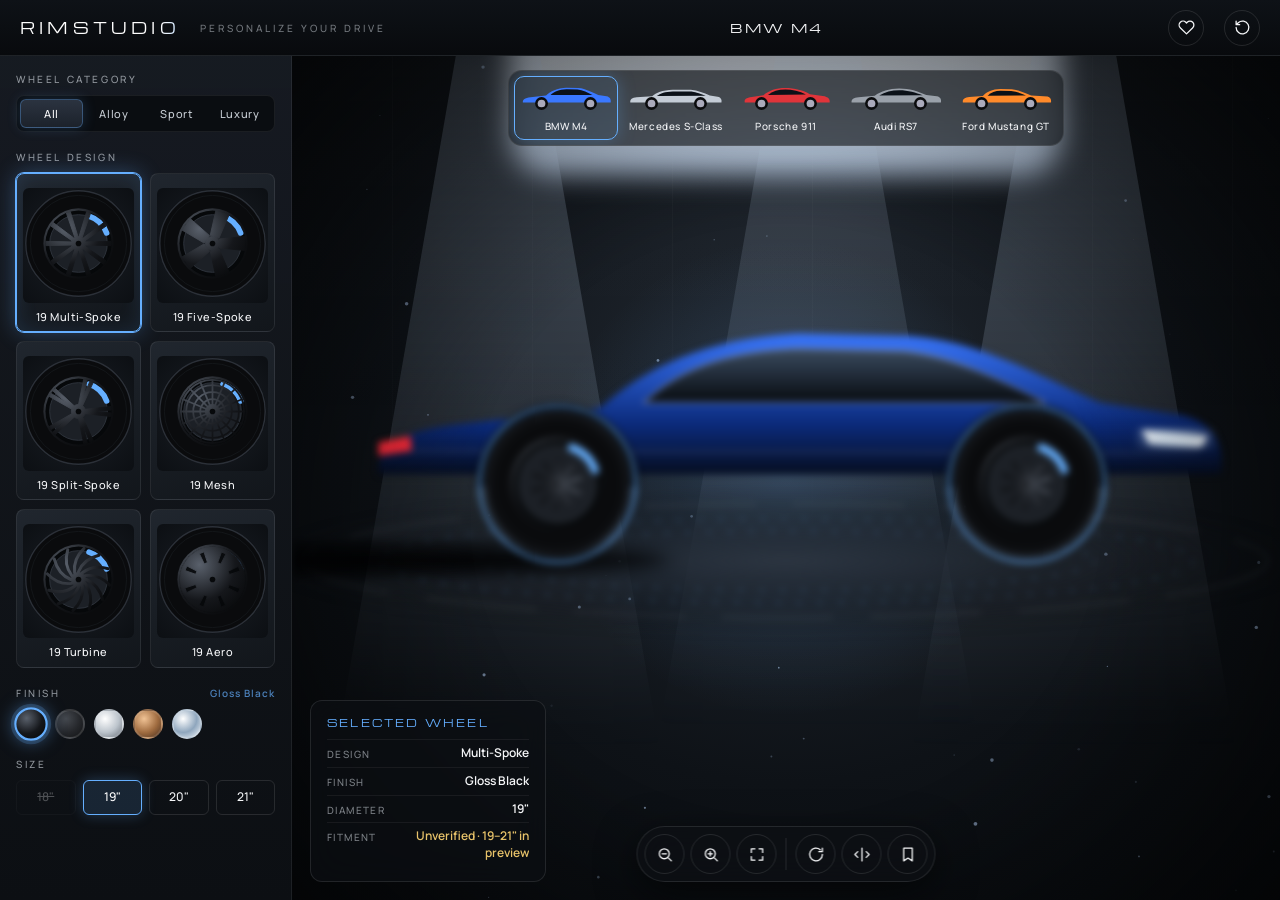
==== index.html @ 48391b7b "initial commmit" ====
<!doctype html>
<html lang="en">
<head>
  <meta charset="utf-8">
  <meta name="viewport" content="width=device-width,initial-scale=1,viewport-fit=cover">
  <title>RIMSTUDIO</title>
  <link rel="stylesheet" href="https://fonts.googleapis.com/css2?family=Manrope:wght@400;600;800&family=Michroma&display=swap">
  <link rel="stylesheet" href="style.css">
</head>
<body>
  <div id="intro"><b>RIMSTUDIO</b><i></i></div>

  <div id="app">
    <header>
      <div class="logo">RIMSTUDIO</div>
      <div class="tag">PERSONALIZE YOUR DRIVE</div>
      <div class="cn" id="cn"></div>

      <button class="ib" id="fav" aria-label="Save configuration" title="Save configuration">
        <svg class="h" viewBox="0 0 24 24">
          <path d="M20.8 4.6a5.5 5.5 0 0 0-7.8 0L12 5.7l-1-1.1a5.5 5.5 0 0 0-7.8 7.8l1 1.1L12 21l7.8-7.5 1-1.1a5.5 5.5 0 0 0 0-7.8z"/>
        </svg>
      </button>

      <button class="ib" id="rst" aria-label="Reset configuration" title="Reset to original wheels">
        <svg viewBox="0 0 24 24">
          <path d="M3 12a9 9 0 1 0 3-6.7L3 8M3 3v5h5"/>
        </svg>
      </button>
    </header>

    <main>
      <aside>
        <div class="lab">WHEEL CATEGORY</div>
        <div class="tabs" id="tabs">
          <i></i>
          <button data-c="all" class="on">All</button>
          <button data-c="Alloy">Alloy</button>
          <button data-c="Sport">Sport</button>
          <button data-c="Luxury">Luxury</button>
        </div>

        <div class="lab">WHEEL DESIGN</div>
        <div class="grid" id="grid"></div>

        <div class="lab">FINISH <b id="fnm"></b></div>
        <div class="sw" id="sw"></div>

        <div class="lab">SIZE</div>
        <div class="sz" id="sz"></div>
      </aside>

      <section class="stage" id="stage">
        <div class="layer grid3d"></div>
        <div class="layer soft"></div>
        <div class="layer" id="bm">
          <div class="beam"></div>
          <div class="beam"></div>
          <div class="beam"></div>
        </div>

        <canvas id="cv"></canvas>
        <div class="glow" id="gl"></div>

        <div class="cam" id="cam">
          <svg id="sv" viewBox="0 100 800 330" preserveAspectRatio="xMidYMid meet">
            <defs id="df">
              <linearGradient id="paint" gradientUnits="userSpaceOnUse" x1="0" y1="146" x2="0" y2="272">
                <stop id="p0" offset="0"/>
                <stop id="p1" offset=".6"/>
                <stop offset="1" stop-color="#04060a"/>
              </linearGradient>
              <linearGradient id="gl2" x1="0" y1="0" x2="0" y2="1">
                <stop offset="0" stop-color="#3a4b60"/>
                <stop offset="1" stop-color="#070b10"/>
              </linearGradient>
              <linearGradient id="shg">
                <stop offset="0" stop-color="#fff" stop-opacity="0"/>
                <stop offset=".5" stop-color="#fff" stop-opacity=".38"/>
                <stop offset="1" stop-color="#fff" stop-opacity="0"/>
              </linearGradient>
              <linearGradient id="rf" x1="0" y1="0" x2="0" y2="1">
                <stop offset="0" stop-color="#fff" stop-opacity=".4"/>
                <stop offset=".7" stop-color="#fff" stop-opacity="0"/>
              </linearGradient>
            </defs>

            <mask id="rm" maskUnits="userSpaceOnUse" x="0" y="328" width="800" height="110">
              <rect x="0" y="328" width="800" height="110" fill="url(#rf)"/>
            </mask>

            <clipPath id="bc"><path id="bcp"/></clipPath>
            <clipPath id="ac"><rect x="0" y="0" width="800" height="272"/></clipPath>

            <radialGradient id="fl">
              <stop offset="0" stop-color="#2c3541"/>
              <stop offset="1" stop-color="#0a0d11" stop-opacity="0"/>
            </radialGradient>

            <filter id="bl4"><feGaussianBlur stdDeviation="7"/></filter>
            <filter id="bl1"><feGaussianBlur stdDeviation="1.4"/></filter>

            <ellipse cx="400" cy="332" rx="430" ry="62" fill="url(#fl)"/>
            <ellipse class="ring" cx="400" cy="332" rx="330" ry="34"/>
            <ellipse class="ring b" cx="400" cy="332" rx="390" ry="46"/>
            <ellipse class="ring" cx="400" cy="332" rx="250" ry="24"/>

            <g mask="url(#rm)" filter="url(#bl1)">
              <use href="#carG" transform="translate(0 656) scale(1 -1)"/>
            </g>

            <g id="carG">
              <ellipse cx="400" cy="331" rx="310" ry="13" fill="#000" opacity=".8" filter="url(#bl4)"/>
            </g>

            <path id="body" fill="url(#paint)"/>
            <g clip-path="url(#bc)">
              <rect id="shn" y="100" width="110" height="200" fill="url(#shg)" transform="skewX(-22)"/>
            </g>

            <path id="glass" fill="url(#gl2)"/>
            <path id="gh" fill="none" stroke="#fff" stroke-opacity=".35" stroke-width="1.5"/>

            <path d="M92 243 L735 245" stroke="#fff" stroke-opacity=".14" stroke-width="1.4"/>

            <g clip-path="url(#ac)">
              <circle cx="215" cy="270" r="66" fill="#04060a"/>
              <circle cx="595" cy="270" r="66" fill="#04060a"/>
            </g>

            <g id="wl">
              <g transform="translate(215 270)" class="wi"></g>
              <g transform="translate(595 270)" class="wi"></g>
            </g>

            <path class="hl" d="M688 226 L742 231 L736 240 L694 237Z" fill="#fff"/>
            <path class="hl" d="M688 226 L742 231 L736 240 L694 237Z" fill="#cfe8ff" filter="url(#bl4)"/>
            <path d="M70 236 L96 231 L97 243 L70 247Z" fill="#ff2b3a" class="hl"/>
          </svg>
        </div>

        <div class="vig"></div>
        <div class="flash" id="fs"></div>
        <div class="strip" id="strip"></div>
        <div class="chip" id="chip">FACTORY WHEELS</div>

        <div class="card">
          <h4>SELECTED WHEEL</h4>
          <div class="row"><em>DESIGN</em><b id="dd"></b></div>
          <div class="row"><em>FINISH</em><b id="df2"></b></div>
          <div class="row"><em>DIAMETER</em><b id="ds"></b></div>
          <div class="row"><em>FITMENT</em><b id="dfit" style="color:#e8c36a"></b></div>
        </div>

        <div class="bar">
          <button class="ib" id="zo" aria-label="Zoom out" title="Zoom out">
            <svg viewBox="0 0 24 24">
              <circle cx="11" cy="11" r="7"/>
              <path d="M21 21l-4.3-4.3M8 11h6"/>
            </svg>
          </button>
          <button class="ib" id="zi" aria-label="Zoom in" title="Zoom in">
            <svg viewBox="0 0 24 24">
              <circle cx="11" cy="11" r="7"/>
              <path d="M21 21l-4.3-4.3M8 11h6M11 8v6"/>
            </svg>
          </button>
          <button class="ib" id="zr" aria-label="Reset view" title="Reset view">
            <svg viewBox="0 0 24 24">
              <path d="M4 9V4h5M20 9V4h-5M4 15v5h5M20 15v5h-5"/>
            </svg>
          </button>
          <div class="sp"></div>
          <button class="ib" id="sp" aria-label="Spin wheels" title="Spin wheels">
            <svg viewBox="0 0 24 24">
              <path d="M21 12a9 9 0 1 1-3-6.7M21 3v5h-5"/>
            </svg>
          </button>
          <button class="ib" id="cp" aria-label="Compare with original wheels" title="Compare with original wheels">
            <svg viewBox="0 0 24 24">
              <path d="M12 3v18M6 8l-4 4 4 4M18 8l4 4-4 4"/>
            </svg>
          </button>
          <button class="ib" id="sv2" aria-label="Save configuration" title="Save configuration">
            <svg viewBox="0 0 24 24">
              <path d="M6 3h12v18l-6-4-6 4z"/>
            </svg>
          </button>
        </div>

        <div class="toast" id="ts"></div>
      </section>
    </main>
  </div>

  <script src="script.js"></script>
</body>
</html>
---- style.css ----
/* Root variables */
:root {
  --ob: #080A0D;
  --ch: #15191F;
  --gr: #242A32;
  --si: #C7CDD4;
  --wh: #F5F6F8;
  --bl: #65AFFF;
  box-sizing: border-box;
  padding-top: env(safe-area-inset-top, 0px);
  padding-bottom: env(safe-area-inset-bottom, 0px);
}

/* Reset */
*, *::before, *::after {
  box-sizing: border-box;
}
html, body {
  height: 100%;
  margin: 0;
  background: var(--ob);
  color: var(--wh);
  font: 500 13px/1.4 Manrope, system-ui, sans-serif;
  overflow: hidden;
}
button {
  font: inherit;
  color: inherit;
  background: none;
  border: 0;
  cursor: pointer;
}
button:focus-visible {
  outline: 2px solid var(--bl);
  outline-offset: 2px;
}

/* Layout */
#app {
  height: 100%;
  display: grid;
  grid-template-rows: 56px 1fr;
  animation: fade 1.2s .9s both;
}
@keyframes fade {
  from { opacity: 0; }
}
header {
  display: flex;
  align-items: center;
  gap: 20px;
  padding: 0 20px;
  border-bottom: 1px solid #ffffff12;
  background: linear-gradient(#0e1217, #080a0d);
  position: relative;
  z-index: 6;
}
.logo {
  font: 400 15px Michroma, sans-serif;
  letter-spacing: .28em;
  background: linear-gradient(100deg, #fff 35%, var(--bl) 50%, #fff 65%) 0 0/250% 100%;
  -webkit-background-clip: text;
  background-clip: text;
  color: transparent;
  animation: shine 6s linear infinite;
}
@keyframes shine {
  to { background-position: -250% 0; }
}
.tag {
  font-size: 10px;
  letter-spacing: .3em;
  color: var(--si);
  opacity: .55;
  white-space: nowrap;
}
.cn {
  margin: 0 auto;
  font: 400 12px Michroma, sans-serif;
  letter-spacing: .2em;
  overflow: hidden;
  height: 18px;
}
.cn span {
  display: block;
  animation: up .6s cubic-bezier(.2,.8,.2,1);
}
@keyframes up {
  from { transform: translateY(100%); opacity: 0; }
}
.ib {
  width: 36px;
  height: 36px;
  border-radius: 50%;
  display: grid;
  place-items: center;
  border: 1px solid #ffffff1c;
  transition: .35s cubic-bezier(.2,.8,.2,1);
  position: relative;
}
.ib:hover {
  border-color: var(--bl);
  box-shadow: 0 0 20px #65aaff55;
  transform: translateY(-2px);
}
.ib:active {
  transform: scale(.9);
}
.ib svg {
  width: 17px;
  height: 17px;
  fill: none;
  stroke: currentColor;
  stroke-width: 1.8;
  stroke-linecap: round;
  stroke-linejoin: round;
  transition: .3s;
}
.ib.on {
  color: var(--bl);
  border-color: var(--bl);
  box-shadow: 0 0 18px #65afff66;
}
.ib.on svg.h { fill: var(--bl); animation: beat .5s; }
@keyframes beat { 40% { transform: scale(1.4); } }
main {
  display: grid;
  grid-template-columns: 292px 1fr;
  min-height: 0;
}
aside {
  background: linear-gradient(180deg, #171b22f2, #0c0f13);
  border-right: 1px solid #ffffff12;
  overflow: auto;
  padding: 16px 16px 28px;
  z-index: 4;
  animation: slide 1s 1.2s cubic-bezier(.2,.8,.2,1) both;
}
@keyframes slide {
  from { transform: translateX(-40px); opacity: 0; }
}
.lab {
  font-size: 10px;
  letter-spacing: .26em;
  color: var(--si);
  opacity: .7;
  margin: 18px 0 9px;
  display: flex;
  justify-content: space-between;
}
.lab b { color: var(--bl); font-weight: 600; letter-spacing: .1em; }
.lab:first-child { margin-top: 0; }
.tabs {
  display: grid;
  grid-template-columns: repeat(4, 1fr);
  position: relative;
  background: #0a0d11;
  border: 1px solid #ffffff12;
  border-radius: 8px;
  padding: 3px;
}
.tabs button {
  padding: 7px 0;
  font-size: 11px;
  letter-spacing: .06em;
  color: var(--si);
  position: relative;
  z-index: 1;
  transition: .3s;
}
.tabs button.on { color: #fff; }
.tabs i {
  position: absolute;
  top: 3px; bottom: 3px; left: 3px;
  width: calc(25% - 1.5px);
  background: linear-gradient(#2b3340, #1c222b);
  border: 1px solid #65afff55;
  border-radius: 6px;
  transition: transform .5s cubic-bezier(.2,.9,.2,1);
  box-shadow: 0 0 14px #65afff30;
}
.grid {
  display: grid;
  grid-template-columns: 1fr 1fr;
  gap: 9px;
}
.tile {
  position: relative;
  background: linear-gradient(160deg, #20262e, #12161b);
  border: 1px solid #ffffff14;
  border-radius: 8px;
  padding: 8px 6px 7px;
  text-align: center;
  overflow: hidden;
  transition: .4s cubic-bezier(.2,.8,.2,1);
  animation: pin .6s cubic-bezier(.2,.8,.2,1) both;
}
@keyframes pin { from { opacity: 0; transform: translateY(14px) scale(.94); } }
.tile::after {
  content: "";
  position: absolute;
  inset: 0;
  background: linear-gradient(110deg, transparent 35%, #ffffff22 50%, transparent 65%);
  transform: translateX(-120%);
  transition: transform .8s;
}
.tile:hover {
  transform: translateY(-3px);
  border-color: #65afff88;
}
.tile:hover::after { transform: translateX(120%); }
.tile.on {
  border-color: var(--bl);
  box-shadow: 0 0 0 1px var(--bl), 0 0 22px #65afff55, inset 0 0 20px #65afff22;
  animation: glow 2.6s infinite;
}
@keyframes glow {
  50% { box-shadow: 0 0 0 1px var(--bl), 0 0 32px #65afff88, inset 0 0 26px #65afff33; }
}
.ti {
  display: block;
  width: 100%;
  aspect-ratio: 1;
  background: radial-gradient(circle, #1b2027, #0c0f13);
  border-radius: 6px;
}
.ti svg { width: 100%; height: 100%; transition: transform 1s cubic-bezier(.2,.8,.2,1); }
.tile:hover .ti svg { transform: rotate(120deg) scale(1.08); }
.tile span { display: block; margin-top: 6px; font-size: 11px; letter-spacing: .04em; }
.sw {
  display: flex;
  gap: 9px;
}
.sw button {
  width: 30px;
  height: 30px;
  border-radius: 50%;
  border: 2px solid #ffffff1f;
  transition: .35s cubic-bezier(.2,.8,.2,1);
}
.sw button:hover { transform: scale(1.15); }
.sw button.on {
  border-color: var(--bl);
  box-shadow: 0 0 0 3px #65afff33, 0 0 16px #65afff88;
  transform: scale(1.12);
}
.sz {
  display: grid;
  grid-template-columns: repeat(4, 1fr);
  gap: 7px;
}
.sz button {
  padding: 8px 0;
  border: 1px solid #ffffff1c;
  border-radius: 6px;
  font-size: 12px;
  transition: .3s;
}
.sz button:hover:not(.dis) { border-color: var(--bl); }
.sz button.on {
  background: #65afff22;
  border-color: var(--bl);
  color: #fff;
  box-shadow: 0 0 14px #65afff44;
}
.sz button.dis {
  opacity: .28;
  cursor: not-allowed;
  text-decoration: line-through;
}
.stage {
  position: relative;
  overflow: hidden;
  background: radial-gradient(ellipse at 50% 38%, #232a33 0%, #0e1217 55%, #06080a 100%);
  perspective: 1400px;
}
.layer {
  position: absolute;
  inset: -4%;
  pointer-events: none;
}
.grid3d {
  background: repeating-linear-gradient(90deg, #ffffff07 0 1px, transparent 1px 140px),
              linear-gradient(#ffffff05, transparent 60%);
  -webkit-mask: linear-gradient(#000, transparent 70%);
  mask: linear-gradient(#000, transparent 70%);
}
.soft {
  left: 22%;
  right: 22%;
  top: -6%;
  height: 20%;
  background: linear-gradient(#fff, #cfe4ff);
  filter: blur(14px);
  opacity: .9;
  border-radius: 0 0 40px 40px;
  animation: breathe 7s ease-in-out infinite;
}
@keyframes breathe { 50% { opacity: .6; filter: blur(20px); } }
.beam {
  position: absolute;
  top: 0;
  width: 34%;
  height: 92%;
  background: linear-gradient(#cfe4ff44, transparent 85%);
  filter: blur(24px);
  transform-origin: 50% 0;
  clip-path: polygon(40% 0,60% 0,100% 100%,0 100%);
  animation: sway 9s ease-in-out infinite alternate;
}
.beam:nth-child(1) { left: 6%; animation-delay: -3s; }
.beam:nth-child(2) { left: 36%; opacity: .7; animation-duration: 12s; }
.beam:nth-child(3) { right: 6%; animation-delay: -6s; }
@keyframes sway { from { transform: rotate(-9deg); } to { transform: rotate(9deg); } }
.glow {
  position: absolute;
  width: 520px;
  height: 520px;
  margin: -260px;
  border-radius: 50%;
  background: radial-gradient(#65afff2e, transparent 65%);
  pointer-events: none;
  left: var(--mx, 50%);
  top: var(--my, 50%);
  transition: left .25s, top .25s;
}
canvas {
  position: absolute;
  inset: 0;
  width: 100%;
  height: 100%;
  pointer-events: none;
}
.vig {
  position: absolute;
  inset: 0;
  pointer-events: none;
  background: radial-gradient(ellipse at 50% 55%, transparent 45%, #030405cc);
}
.cam {
  position: absolute;
  inset: 0;
  transform-origin: 50% 80%;
  will-change: transform;
}
.cam svg { width: 100%; height: 100%; display: block; }
.ring {
  fill: none;
  stroke: #65afff;
  stroke-width: 1;
  stroke-dasharray: 3 14;
  animation: dash 14s linear infinite;
  opacity: .45;
}
.ring.b {
  stroke: #c7cdd4;
  stroke-dasharray: 90 30;
  animation-duration: 22s;
  animation-direction: reverse;
  opacity: .2;
}
@keyframes dash { to { stroke-dashoffset: -340; } }
.hl { animation: pulse 3s ease-in-out infinite; }
@keyframes pulse { 50% { opacity: .6; } }
.strip {
  position: absolute;
  top: 14px;
  left: 50%;
  transform: translateX(-50%);
  display: flex;
  gap: 6px;
  padding: 5px;
  border-radius: 14px;
  background: #0c0f1399;
  backdrop-filter: blur(14px);
  border: 1px solid #ffffff18;
  max-width: calc(100% - 20px);
  overflow: auto;
  z-index: 3;
  animation: drop 1s 1.6s cubic-bezier(.2,.8,.2,1) both;
}
@keyframes drop { from { opacity: 0; transform: translate(-50%,-20px); } }
.cc {
  width: 104px;
  flex: none;
  padding: 5px 4px 6px;
  border-radius: 10px;
  border: 1px solid transparent;
  text-align: center;
  transition: .4s cubic-bezier(.2,.8,.2,1);
}
.cc:hover { background: #ffffff0d; transform: translateY(-2px); }
.cc.on {
  border-color: var(--bl);
  background: #65afff14;
  box-shadow: 0 0 18px #65afff44;
}
.cc svg { width: 100%; height: 34px; display: block; }
.cc span { font-size: 10px; letter-spacing: .06em; display: block; margin-top: 3px; white-space: nowrap; }
.card {
  position: absolute;
  left: 18px;
  bottom: 18px;
  width: 236px;
  padding: 14px 16px;
  border-radius: 12px;
  background: #0d1015a8;
  backdrop-filter: blur(16px);
  border: 1px solid #ffffff1a;
  z-index: 3;
  animation: rise 1s 1.9s cubic-bezier(.2,.8,.2,1) both;
}
@keyframes rise { from { opacity: 0; transform: translateY(24px); } }
.card h4 {
  margin: 0 0 9px;
  font: 400 10px Michroma, sans-serif;
  letter-spacing: .22em;
  color: var(--bl);
}
.row {
  display: flex;
  justify-content: space-between;
  gap: 10px;
  padding: 5px 0;
  border-top: 1px solid #ffffff0f;
  font-size: 12px;
  overflow: hidden;
}
.row em {
  font-style: normal;
  color: var(--si);
  opacity: .6;
  font-size: 10px;
  letter-spacing: .14em;
  padding-top: 2px;
}
.row b { font-weight: 600; text-align: right; }
.bump { animation: up .5s cubic-bezier(.2,.8,.2,1); }
.bar {
  position: absolute;
  left: 50%;
  bottom: 18px;
  transform: translateX(-50%);
  display: flex;
  gap: 6px;
  padding: 7px;
  border-radius: 40px;
  background: #0d1015b3;
  backdrop-filter: blur(16px);
  border: 1px solid #ffffff1a;
  z-index: 3;
  animation: rise 1s 2.1s cubic-bezier(.2,.8,.2,1) both;
  box-shadow: 0 12px 40px #0009;
}
.bar .ib { width: 40px; height: 40px; }
.bar .sp { width: 1px; background: #ffffff1c; margin: 4px 3px; }
.chip {
  position: absolute;
  top: 84px;
  left: 50%;
  transform: translate(-50%,-10px);
  padding: 6px 14px;
  border-radius: 20px;
  font: 400 10px Michroma, sans-serif;
  letter-spacing: .24em;
  color: var(--bl);
  border: 1px solid var(--bl);
  background: #65afff14;
  opacity: 0;
  transition: .5s;
  z-index: 3;
  pointer-events: none;
}
.chip.on { opacity: 1; transform: translate(-50%,0); }
.flash {
  position: absolute;
  top: 0;
  bottom: 0;
  width: 30%;
  left: -30%;
  background: linear-gradient(90deg, transparent, #65afff44, #fff6, #65afff44, transparent);
  pointer-events: none;
  z-index: 2;
  opacity: 0;
}
.flash.go { animation: wipe .9s ease-out; }
@keyframes wipe { 0% { left: -30%; opacity: 1; } 100% { left: 100%; opacity: 1; } }
.toast {
  position: absolute;
  left: 50%;
  bottom: 82px;
  transform: translate(-50%,16px);
  padding: 8px 16px;
  border-radius: 20px;
  background: #15191f;
  border: 1px solid var(--bl);
  font-size: 12px;
  opacity: 0;
  transition: .4s;
  z-index: 5;
  pointer-events: none;
}
.toast.on { opacity: 1; transform: translate(-50%,0); }
#intro {
  position: fixed;
  inset: 0;
  background: var(--ob);
  z-index: 20;
  display: grid;
  place-content: center;
  justify-items: center;
  gap: 18px;
  transition: clip-path 1s cubic-bezier(.7,0,.2,1) .1s, opacity .4s .9s;
  clip-path: inset(0);
}
#intro b { font: 400 22px Michroma, sans-serif; animation: track 1.6s cubic-bezier(.2,.8,.2,1) both; }
@keyframes track { from { letter-spacing: -.05em; opacity: 0; filter: blur(12px); } to { letter-spacing: .5em; opacity: 1; } }
#intro i { height: 1px; background: linear-gradient(90deg, transparent, var(--bl), transparent); animation: ln 1.6s ease both; }
@keyframes ln { from { width: 0; } to { width: 260px; } }
#intro.out { clip-path: inset(0 0 100% 0); opacity: 0; pointer-events: none; }
@media (max-width: 860px) {
  .tag { display: none; }
  main { grid-template-columns: 1fr; grid-template-rows: 56vh 1fr; }
  aside { order: 2; border-right: 0; border-top: 1px solid #ffffff18; }
  .card { width: 178px; left: 10px; bottom: 70px; padding: 9px 11px; }
  .card .row:nth-of-type(n+4) { display: none; }
  header { padding: 0 12px; gap: 10px; }
  .cn { font-size: 10px; }
  .chip { top: 78px; }
}
@media (prefers-reduced-motion: reduce) {
  * { animation-duration: .01s !important; animation-iteration-count: 1 !important; transition-duration: .01s !important; }
  .soft, .beam { animation: none !important; }
  #intro { display: none; }
}
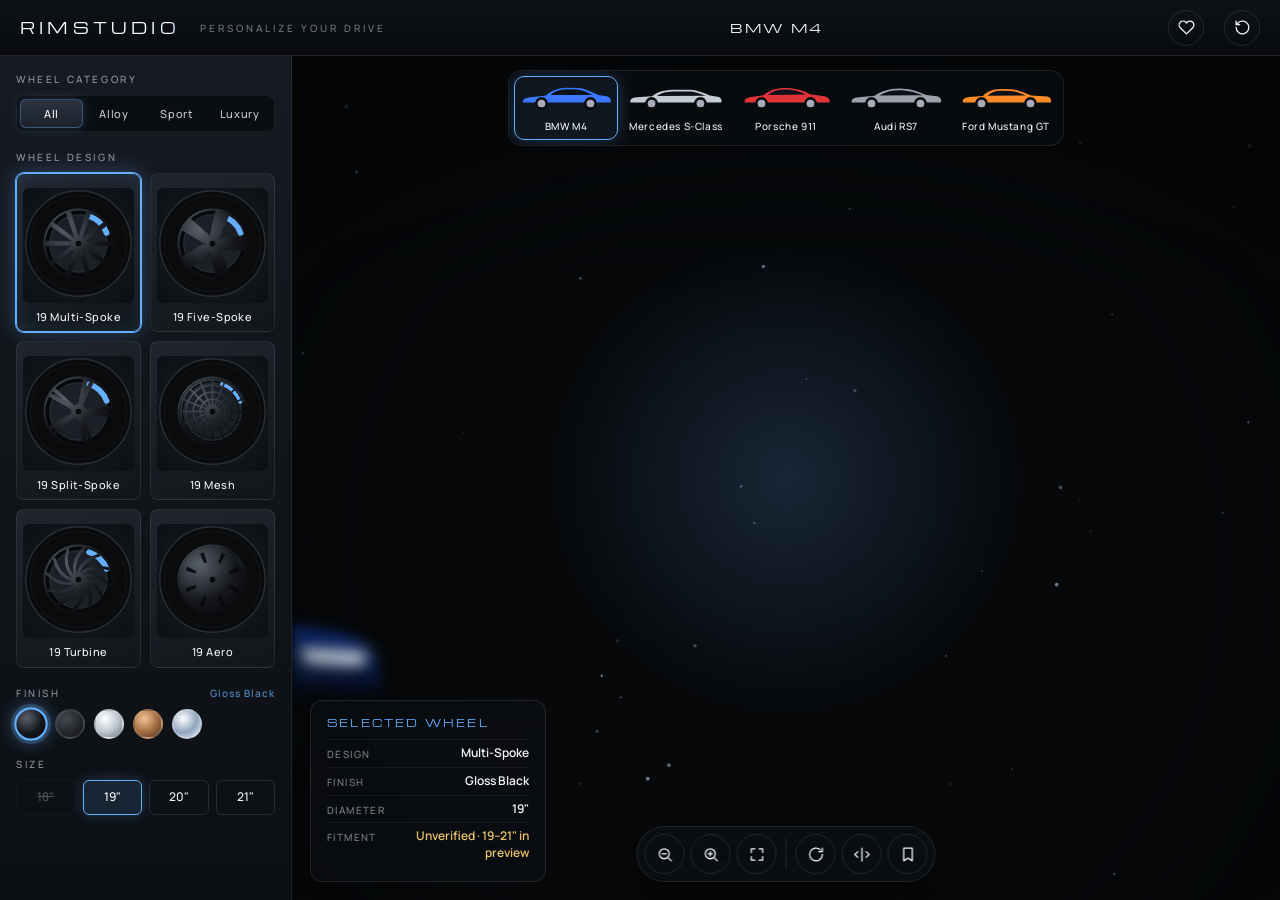
==== commit 19ed7aa0: "second commit" ====
--- a/index.html
+++ b/index.html
@@ -6,6 +6,7 @@
   <title>RIMSTUDIO</title>
   <link rel="stylesheet" href="https://fonts.googleapis.com/css2?family=Manrope:wght@400;600;800&family=Michroma&display=swap">
   <link rel="stylesheet" href="style.css">
+  <link rel="stylesheet" href="photo.css">
 </head>
 <body>
   <div id="intro"><b>RIMSTUDIO</b><i></i></div>
@@ -51,19 +52,14 @@
       </aside>
 
       <section class="stage" id="stage">
-        <div class="layer grid3d"></div>
-        <div class="layer soft"></div>
-        <div class="layer" id="bm">
-          <div class="beam"></div>
-          <div class="beam"></div>
-          <div class="beam"></div>
-        </div>
+        <!-- Brick wall background photo (parallax layer) -->
+        <div class="layer bgimg" id="bm"></div>
 
         <canvas id="cv"></canvas>
         <div class="glow" id="gl"></div>
 
         <div class="cam" id="cam">
-          <svg id="sv" viewBox="0 100 800 330" preserveAspectRatio="xMidYMid meet">
+          <svg id="sv" viewBox="0 100 800 330" preserveAspectRatio="xMidYMax meet">
             <defs id="df">
               <linearGradient id="paint" gradientUnits="userSpaceOnUse" x1="0" y1="146" x2="0" y2="272">
                 <stop id="p0" offset="0"/>
@@ -92,50 +88,49 @@
             <clipPath id="bc"><path id="bcp"/></clipPath>
             <clipPath id="ac"><rect x="0" y="0" width="800" height="272"/></clipPath>
 
-            <radialGradient id="fl">
-              <stop offset="0" stop-color="#2c3541"/>
-              <stop offset="1" stop-color="#0a0d11" stop-opacity="0"/>
-            </radialGradient>
-
             <filter id="bl4"><feGaussianBlur stdDeviation="7"/></filter>
             <filter id="bl1"><feGaussianBlur stdDeviation="1.4"/></filter>
 
-            <ellipse cx="400" cy="332" rx="430" ry="62" fill="url(#fl)"/>
-            <ellipse class="ring" cx="400" cy="332" rx="330" ry="34"/>
-            <ellipse class="ring b" cx="400" cy="332" rx="390" ry="46"/>
-            <ellipse class="ring" cx="400" cy="332" rx="250" ry="24"/>
-
+            <!-- Reflection on the floor -->
             <g mask="url(#rm)" filter="url(#bl1)">
               <use href="#carG" transform="translate(0 656) scale(1 -1)"/>
             </g>
 
+            <!-- Contact shadow -->
             <g id="carG">
-              <ellipse cx="400" cy="331" rx="310" ry="13" fill="#000" opacity=".8" filter="url(#bl4)"/>
+              <ellipse cx="400" cy="331" rx="310" ry="13" fill="#000" opacity=".85" filter="url(#bl4)"/>
             </g>
 
-            <path id="body" fill="url(#paint)"/>
-            <g clip-path="url(#bc)">
-              <rect id="shn" y="100" width="110" height="200" fill="url(#shg)" transform="skewX(-22)"/>
+            <!-- Everything that drives in with the car -->
+            <g id="carBody">
+
+              <!-- Fallback: drawn car, only shown if the photo is missing -->
+              <g id="vec">
+                <path id="body" fill="url(#paint)"/>
+                <g clip-path="url(#bc)">
+                  <rect id="shn" y="100" width="110" height="200" fill="url(#shg)" transform="skewX(-22)"/>
+                </g>
+                <path id="glass" fill="url(#gl2)"/>
+                <path id="gh" fill="none" stroke="#fff" stroke-opacity=".35" stroke-width="1.5"/>
+                <path d="M92 243 L735 245" stroke="#fff" stroke-opacity=".14" stroke-width="1.4"/>
+                <g clip-path="url(#ac)">
+                  <circle cx="215" cy="270" r="66" fill="#04060a"/>
+                  <circle cx="595" cy="270" r="66" fill="#04060a"/>
+                </g>
+                <path class="hl" d="M688 226 L742 231 L736 240 L694 237Z" fill="#fff"/>
+                <path class="hl" d="M688 226 L742 231 L736 240 L694 237Z" fill="#cfe8ff" filter="url(#bl4)"/>
+                <path d="M70 236 L96 231 L97 243 L70 247Z" fill="#ff2b3a" class="hl"/>
+              </g>
+
+              <!-- Real car photo -->
+              <image id="photo" display="none" preserveAspectRatio="none"/>
+
+              <!-- Wheels (positioned and scaled per car in script.js) -->
+              <g id="wl">
+                <g transform="translate(215 270)" class="wi"></g>
+                <g transform="translate(595 270)" class="wi"></g>
+              </g>
             </g>
-
-            <path id="glass" fill="url(#gl2)"/>
-            <path id="gh" fill="none" stroke="#fff" stroke-opacity=".35" stroke-width="1.5"/>
-
-            <path d="M92 243 L735 245" stroke="#fff" stroke-opacity=".14" stroke-width="1.4"/>
-
-            <g clip-path="url(#ac)">
-              <circle cx="215" cy="270" r="66" fill="#04060a"/>
-              <circle cx="595" cy="270" r="66" fill="#04060a"/>
-            </g>
-
-            <g id="wl">
-              <g transform="translate(215 270)" class="wi"></g>
-              <g transform="translate(595 270)" class="wi"></g>
-            </g>
-
-            <path class="hl" d="M688 226 L742 231 L736 240 L694 237Z" fill="#fff"/>
-            <path class="hl" d="M688 226 L742 231 L736 240 L694 237Z" fill="#cfe8ff" filter="url(#bl4)"/>
-            <path d="M70 236 L96 231 L97 243 L70 247Z" fill="#ff2b3a" class="hl"/>
           </svg>
         </div>
 
@@ -154,37 +149,23 @@
 
         <div class="bar">
           <button class="ib" id="zo" aria-label="Zoom out" title="Zoom out">
-            <svg viewBox="0 0 24 24">
-              <circle cx="11" cy="11" r="7"/>
-              <path d="M21 21l-4.3-4.3M8 11h6"/>
-            </svg>
+            <svg viewBox="0 0 24 24"><circle cx="11" cy="11" r="7"/><path d="M21 21l-4.3-4.3M8 11h6"/></svg>
           </button>
           <button class="ib" id="zi" aria-label="Zoom in" title="Zoom in">
-            <svg viewBox="0 0 24 24">
-              <circle cx="11" cy="11" r="7"/>
-              <path d="M21 21l-4.3-4.3M8 11h6M11 8v6"/>
-            </svg>
+            <svg viewBox="0 0 24 24"><circle cx="11" cy="11" r="7"/><path d="M21 21l-4.3-4.3M8 11h6M11 8v6"/></svg>
           </button>
           <button class="ib" id="zr" aria-label="Reset view" title="Reset view">
-            <svg viewBox="0 0 24 24">
-              <path d="M4 9V4h5M20 9V4h-5M4 15v5h5M20 15v5h-5"/>
-            </svg>
+            <svg viewBox="0 0 24 24"><path d="M4 9V4h5M20 9V4h-5M4 15v5h5M20 15v5h-5"/></svg>
           </button>
           <div class="sp"></div>
           <button class="ib" id="sp" aria-label="Spin wheels" title="Spin wheels">
-            <svg viewBox="0 0 24 24">
-              <path d="M21 12a9 9 0 1 1-3-6.7M21 3v5h-5"/>
-            </svg>
+            <svg viewBox="0 0 24 24"><path d="M21 12a9 9 0 1 1-3-6.7M21 3v5h-5"/></svg>
           </button>
           <button class="ib" id="cp" aria-label="Compare with original wheels" title="Compare with original wheels">
-            <svg viewBox="0 0 24 24">
-              <path d="M12 3v18M6 8l-4 4 4 4M18 8l4 4-4 4"/>
-            </svg>
+            <svg viewBox="0 0 24 24"><path d="M12 3v18M6 8l-4 4 4 4M18 8l4 4-4 4"/></svg>
           </button>
           <button class="ib" id="sv2" aria-label="Save configuration" title="Save configuration">
-            <svg viewBox="0 0 24 24">
-              <path d="M6 3h12v18l-6-4-6 4z"/>
-            </svg>
+            <svg viewBox="0 0 24 24"><path d="M6 3h12v18l-6-4-6 4z"/></svg>
           </button>
         </div>
 
--- a/photo.css
+++ b/photo.css
@@ -0,0 +1,26 @@
+/* Brick wall studio background */
+.stage {
+  background: #06080a;
+}
+.bgimg {
+  background: url("images/bg.jpg") center bottom / cover no-repeat;
+  filter: brightness(.95) contrast(1.05);
+}
+/* Darken the top and edges so the cars stay the focus */
+.vig {
+  background:
+    radial-gradient(ellipse at 50% 60%, transparent 50%, #030405b8),
+    linear-gradient(#0306088a, transparent 28%);
+}
+/* Photo cars: soft drop so they sit on the wooden floor */
+#photo {
+  filter: drop-shadow(0 6px 10px #000a);
+}
+
+/* Real car photos in the model strip */
+.cc img {
+  width: 100%;
+  height: 34px;
+  object-fit: contain;
+  display: block;
+}
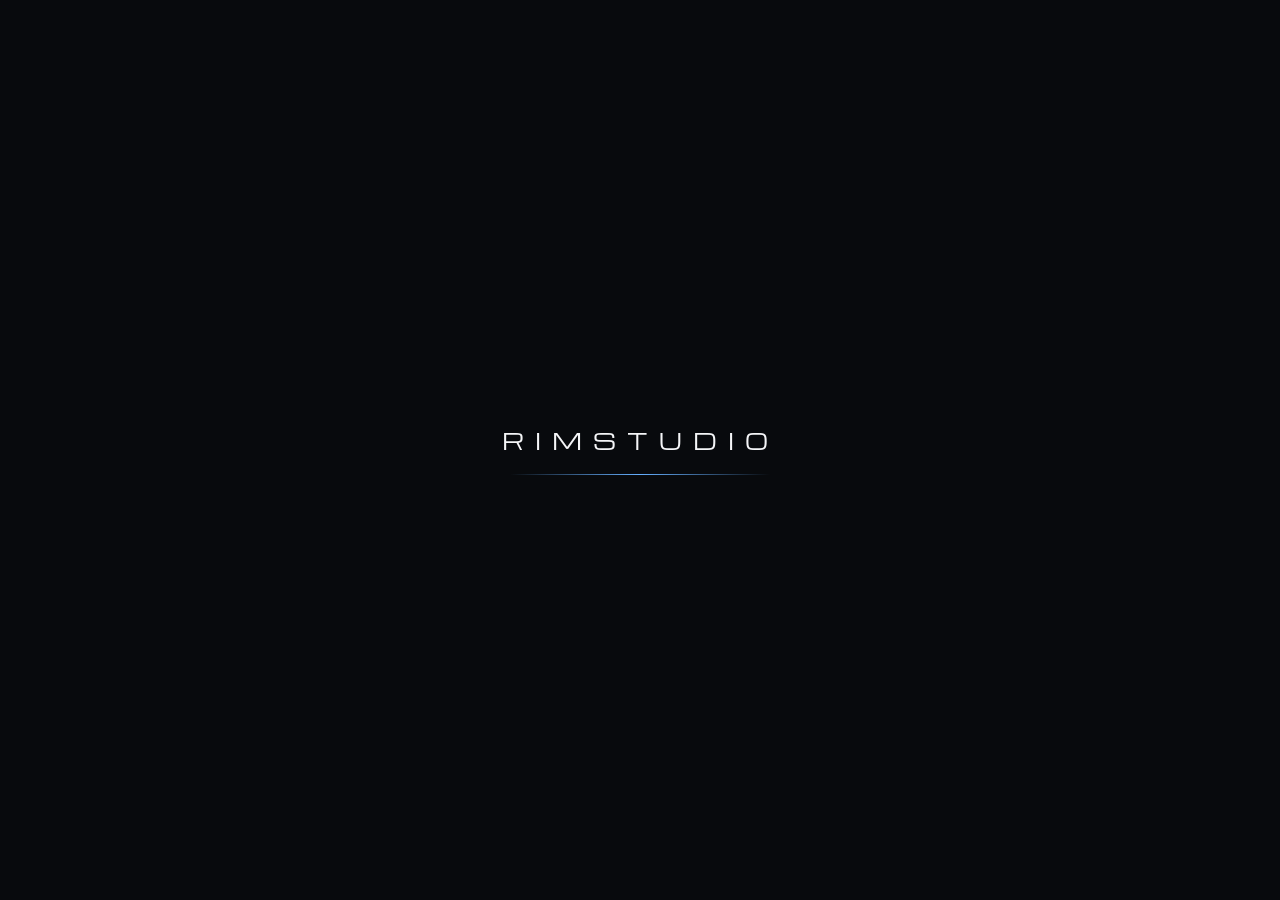
==== commit dddb0306: "adding real cars" ====
--- a/index.html
+++ b/index.html
@@ -123,7 +123,18 @@
               </g>
 
               <!-- Real car photo -->
-              <image id="photo" display="none" preserveAspectRatio="none"/>
+              
+<!-- Real car photo -->
+<image
+  id="photo"
+  href="https://i.pinimg.com/736x/7c/6c/1b/7c6c1b2cc5a40b5c1437c45590b398db.jpg"
+  x="0"
+  y="100"
+  width="800"
+  height="220"
+  preserveAspectRatio="xMidYMid meet"
+/>
+
 
               <!-- Wheels (positioned and scaled per car in script.js) -->
               <g id="wl">
--- a/photo.css
+++ b/photo.css
@@ -3,7 +3,7 @@
   background: #06080a;
 }
 .bgimg {
-  background: url("images/bg.jpg") center bottom / cover no-repeat;
+  background: url("https://i.pinimg.com/1200x/5f/a6/ab/5fa6ab63037b1ec5381ac02bcc0a4963.jpg") center bottom / cover no-repeat;
   filter: brightness(.95) contrast(1.05);
 }
 /* Darken the top and edges so the cars stay the focus */
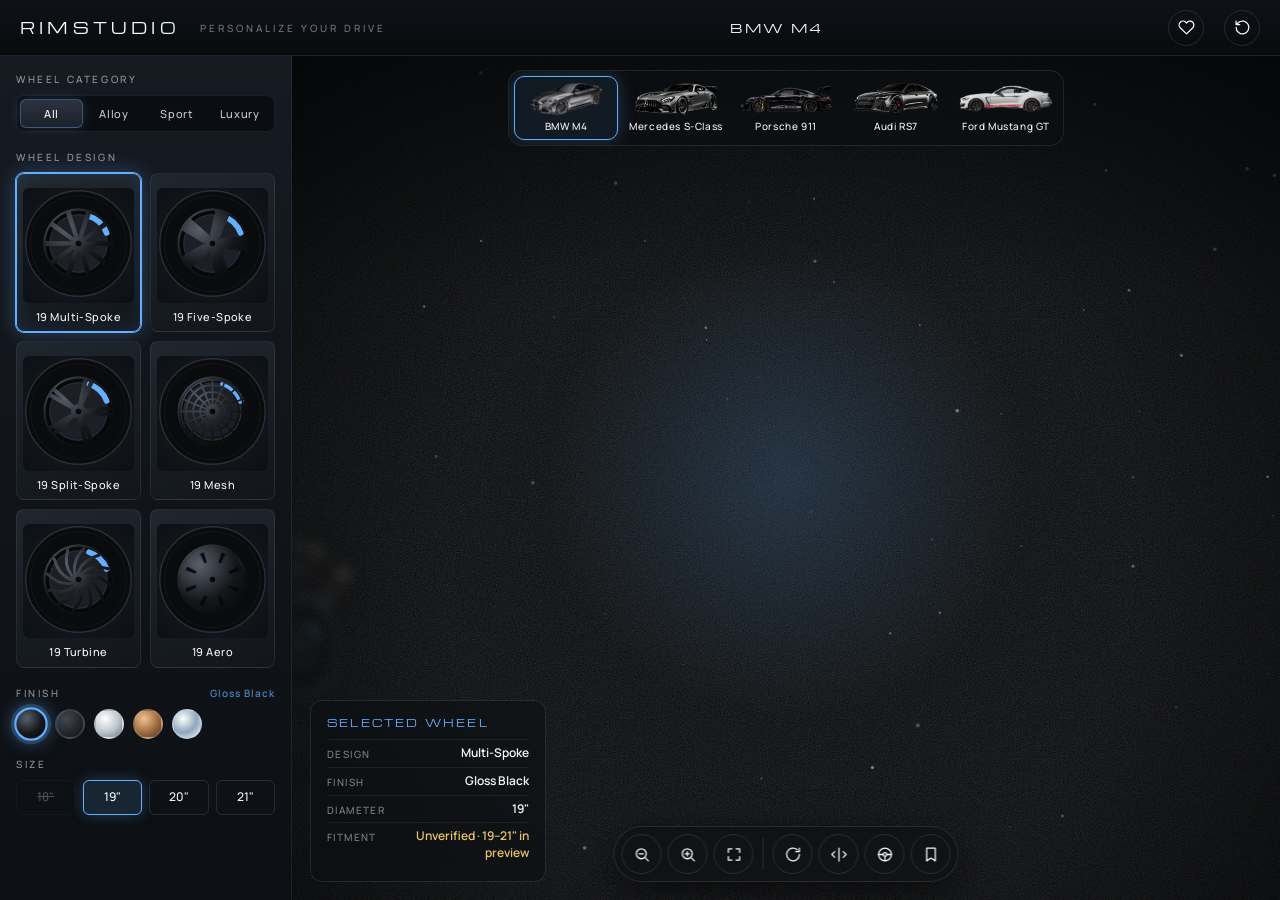
==== commit 54ef0f80: "commit" ====
--- a/index.html
+++ b/index.html
@@ -54,6 +54,7 @@
       <section class="stage" id="stage">
         <!-- Brick wall background photo (parallax layer) -->
         <div class="layer bgimg" id="bm"></div>
+        <div class="layer bgimg" id="bm2"></div>
 
         <canvas id="cv"></canvas>
         <div class="glow" id="gl"></div>
@@ -122,18 +123,8 @@
                 <path d="M70 236 L96 231 L97 243 L70 247Z" fill="#ff2b3a" class="hl"/>
               </g>
 
-              <!-- Real car photo -->
-              
-<!-- Real car photo -->
-<image
-  id="photo"
-  href="https://i.pinimg.com/736x/7c/6c/1b/7c6c1b2cc5a40b5c1437c45590b398db.jpg"
-  x="0"
-  y="100"
-  width="800"
-  height="220"
-  preserveAspectRatio="xMidYMid meet"
-/>
+              <!-- Real car photo (cut-out PNG, set by script.js) -->
+              <image id="photo" x="0" y="100" width="800" height="220" preserveAspectRatio="xMidYMid meet"/>
 
 
               <!-- Wheels (positioned and scaled per car in script.js) -->
@@ -146,6 +137,7 @@
         </div>
 
         <div class="vig"></div>
+        <div class="inter" id="inter"><div class="ii" id="ii"></div><b>INTERIOR</b></div>
         <div class="flash" id="fs"></div>
         <div class="strip" id="strip"></div>
         <div class="chip" id="chip">FACTORY WHEELS</div>
@@ -175,6 +167,9 @@
           <button class="ib" id="cp" aria-label="Compare with original wheels" title="Compare with original wheels">
             <svg viewBox="0 0 24 24"><path d="M12 3v18M6 8l-4 4 4 4M18 8l4 4-4 4"/></svg>
           </button>
+          <button class="ib" id="in" aria-label="Interior view" title="Interior view">
+            <svg viewBox="0 0 24 24"><circle cx="12" cy="12" r="9"/><circle cx="12" cy="12" r="2.5"/><path d="M3 12h6.5M14.5 12H21M12 14.5V21"/></svg>
+          </button>
           <button class="ib" id="sv2" aria-label="Save configuration" title="Save configuration">
             <svg viewBox="0 0 24 24"><path d="M6 3h12v18l-6-4-6 4z"/></svg>
           </button>
--- a/photo.css
+++ b/photo.css
@@ -23,4 +23,28 @@
   height: 34px;
   object-fit: contain;
   display: block;
-}+}
+/* ---- per-car scenes (crossfade between two layers) ---- */
+.layer{transition:opacity 1.1s ease}
+#bm2{opacity:0}
+.layer::after{content:"";position:absolute;inset:0;mix-blend-mode:overlay;opacity:.22;
+ background:url("data:image/svg+xml,%3Csvg xmlns='http://www.w3.org/2000/svg' width='220' height='220'%3E%3Cfilter id='n'%3E%3CfeTurbulence type='fractalNoise' baseFrequency='.85' numOctaves='2'/%3E%3C/filter%3E%3Crect width='220' height='220' filter='url(%23n)'/%3E%3C/svg%3E")}
+.bgimg.sc-hangar{background:radial-gradient(ellipse 55% 16% at 50% 6%,#e6eef8d0,transparent 72%),
+ repeating-linear-gradient(90deg,#0000 0 13%,#ffffff0b 13% 13.4%),
+ linear-gradient(#10151a 0 57%,#262b31 57.3%,#3b4148 76%,#14171b)}
+.bgimg.sc-showroom{background:radial-gradient(ellipse 40% 10% at 50% 30%,#ffffff2e,transparent 70%),
+ linear-gradient(90deg,#0000 4%,#f4efe466 4.2% 4.6%,#0000 4.8% 95.2%,#f4efe466 95.4% 95.8%,#0000 96%),
+ linear-gradient(#1d2024 0 58%,#0b0c0e 58.3%,#23262b 72%,#08090a)}
+.bgimg.sc-studio{background:radial-gradient(ellipse 45% 30% at 50% 66%,#3a3f46,transparent 72%),
+ radial-gradient(ellipse at 50% 120%,#1b1e22,#000 70%)}
+.bgimg.sc-runway{background:radial-gradient(circle at 78% 52%,#fff3d0cc,#ffd48a55 12%,transparent 34%),
+ linear-gradient(#1f3f66,#5c85ae 34%,#d8c8a6 56%,#7d7b74 56.3%,#57585b 68%,#2d2e31)}
+/* ---- interior overlay ---- */
+.inter{position:absolute;inset:0;z-index:2;opacity:0;pointer-events:none;transition:opacity .8s;background:#05070a}
+.stage.int .inter{opacity:1}
+.ii{position:absolute;inset:0;background:center/cover no-repeat;transform:scale(1.5);filter:blur(14px);transition:transform 1.4s cubic-bezier(.2,.8,.2,1),filter 1.2s}
+.stage.int .ii{transform:scale(1);filter:none}
+.inter b{position:absolute;top:84px;left:50%;transform:translateX(-50%);font:400 10px Michroma,sans-serif;letter-spacing:.3em;color:#65AFFF}
+.inter.miss::after{content:attr(data-msg);position:absolute;inset:0;display:grid;place-items:center;color:#c7cdd4;opacity:.6;font-size:12px;letter-spacing:.08em;text-align:center;padding:0 24px}
+.stage{cursor:grab}.stage:active{cursor:grabbing}
+#sv{transform-origin:50% 90%}
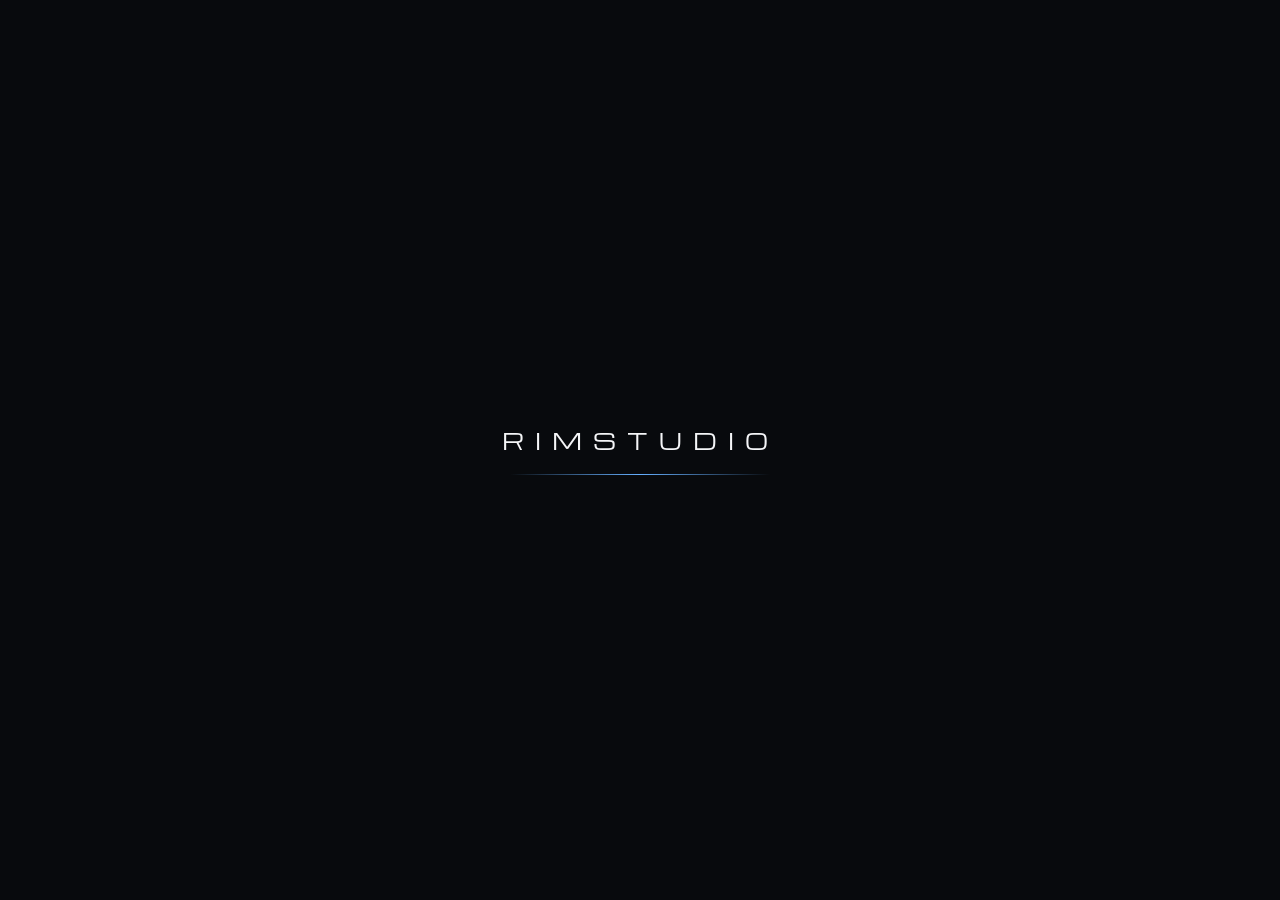
==== commit d81a256d: "fixing everything" ====
--- a/index.html
+++ b/index.html
@@ -60,7 +60,7 @@
         <div class="glow" id="gl"></div>
 
         <div class="cam" id="cam">
-          <svg id="sv" viewBox="0 100 800 330" preserveAspectRatio="xMidYMax meet">
+          <svg id="sv" viewBox="0 0 800 430" preserveAspectRatio="xMidYMid meet">
             <defs id="df">
               <linearGradient id="paint" gradientUnits="userSpaceOnUse" x1="0" y1="146" x2="0" y2="272">
                 <stop id="p0" offset="0"/>
@@ -77,29 +77,30 @@
                 <stop offset="1" stop-color="#fff" stop-opacity="0"/>
               </linearGradient>
               <linearGradient id="rf" x1="0" y1="0" x2="0" y2="1">
-                <stop offset="0" stop-color="#fff" stop-opacity=".4"/>
+                <stop offset="0" stop-color="#fff" stop-opacity=".35"/>
                 <stop offset=".7" stop-color="#fff" stop-opacity="0"/>
               </linearGradient>
             </defs>
 
-            <mask id="rm" maskUnits="userSpaceOnUse" x="0" y="328" width="800" height="110">
-              <rect x="0" y="328" width="800" height="110" fill="url(#rf)"/>
+            <!-- Reflection mask at bottom of stage -->
+            <mask id="rm" maskUnits="userSpaceOnUse" x="0" y="355" width="800" height="75">
+              <rect x="0" y="355" width="800" height="75" fill="url(#rf)"/>
             </mask>
 
             <clipPath id="bc"><path id="bcp"/></clipPath>
-            <clipPath id="ac"><rect x="0" y="0" width="800" height="272"/></clipPath>
+            <clipPath id="ac"><rect x="0" y="0" width="800" height="320"/></clipPath>
 
             <filter id="bl4"><feGaussianBlur stdDeviation="7"/></filter>
             <filter id="bl1"><feGaussianBlur stdDeviation="1.4"/></filter>
 
             <!-- Reflection on the floor -->
             <g mask="url(#rm)" filter="url(#bl1)">
-              <use href="#carG" transform="translate(0 656) scale(1 -1)"/>
+              <use href="#carG" transform="translate(0 716) scale(1 -1)"/>
             </g>
 
             <!-- Contact shadow -->
             <g id="carG">
-              <ellipse cx="400" cy="331" rx="310" ry="13" fill="#000" opacity=".85" filter="url(#bl4)"/>
+              <ellipse cx="400" cy="358" rx="310" ry="13" fill="#000" opacity=".85" filter="url(#bl4)"/>
             </g>
 
             <!-- Everything that drives in with the car -->
@@ -115,22 +116,21 @@
                 <path id="gh" fill="none" stroke="#fff" stroke-opacity=".35" stroke-width="1.5"/>
                 <path d="M92 243 L735 245" stroke="#fff" stroke-opacity=".14" stroke-width="1.4"/>
                 <g clip-path="url(#ac)">
-                  <circle cx="215" cy="270" r="66" fill="#04060a"/>
-                  <circle cx="595" cy="270" r="66" fill="#04060a"/>
+                  <circle cx="215" cy="300" r="66" fill="#04060a"/>
+                  <circle cx="595" cy="300" r="66" fill="#04060a"/>
                 </g>
                 <path class="hl" d="M688 226 L742 231 L736 240 L694 237Z" fill="#fff"/>
                 <path class="hl" d="M688 226 L742 231 L736 240 L694 237Z" fill="#cfe8ff" filter="url(#bl4)"/>
                 <path d="M70 236 L96 231 L97 243 L70 247Z" fill="#ff2b3a" class="hl"/>
               </g>
 
-              <!-- Real car photo (cut-out PNG, set by script.js) -->
-              <image id="photo" x="0" y="100" width="800" height="220" preserveAspectRatio="xMidYMid meet"/>
-
+              <!-- Real car photo – full-bleed: covers the whole SVG viewport -->
+              <image id="photo" x="0" y="0" width="800" height="430" preserveAspectRatio="xMidYMid meet"/>
 
               <!-- Wheels (positioned and scaled per car in script.js) -->
               <g id="wl">
-                <g transform="translate(215 270)" class="wi"></g>
-                <g transform="translate(595 270)" class="wi"></g>
+                <g transform="translate(215 300)" class="wi"></g>
+                <g transform="translate(595 300)" class="wi"></g>
               </g>
             </g>
           </svg>
--- a/style.css
+++ b/style.css
@@ -271,7 +271,7 @@
 .stage {
   position: relative;
   overflow: hidden;
-  background: radial-gradient(ellipse at 50% 38%, #232a33 0%, #0e1217 55%, #06080a 100%);
+  background: #020304;
   perspective: 1400px;
 }
 .layer {
--- a/photo.css
+++ b/photo.css
@@ -1,20 +1,44 @@
-/* Brick wall studio background */
+/* ===================================================
+   RimStudio – Full-bleed car stage, no background
+   =================================================== */
+
+/* Stage: pure dark canvas, no background photo */
 .stage {
-  background: #06080a;
+  background: radial-gradient(ellipse at 50% 55%, #0e1219 0%, #060809 55%, #020304 100%);
 }
+
+/* Background image layers: completely hidden */
 .bgimg {
-  background: url("https://i.pinimg.com/1200x/5f/a6/ab/5fa6ab63037b1ec5381ac02bcc0a4963.jpg") center bottom / cover no-repeat;
-  filter: brightness(.95) contrast(1.05);
+  background: transparent !important;
+  filter: none !important;
 }
-/* Darken the top and edges so the cars stay the focus */
+.bgimg::after { display: none !important; }
+#bm2 { opacity: 0 !important; }
+
+/* Subtle floor line at bottom */
+.stage::before {
+  content: "";
+  position: absolute;
+  bottom: 0; left: 0; right: 0;
+  height: 40%;
+  background: linear-gradient(to top, #000000aa, transparent);
+  pointer-events: none;
+  z-index: 0;
+}
+
+/* Car photo: vivid, crisp, dramatic shadow */
+#photo {
+  filter:
+    drop-shadow(0 18px 48px #000e)
+    drop-shadow(0 4px 12px #000b);
+}
+
+/* Vignette: deep edges, cinematic focus */
 .vig {
   background:
-    radial-gradient(ellipse at 50% 60%, transparent 50%, #030405b8),
-    linear-gradient(#0306088a, transparent 28%);
-}
-/* Photo cars: soft drop so they sit on the wooden floor */
-#photo {
-  filter: drop-shadow(0 6px 10px #000a);
+    radial-gradient(ellipse at 50% 50%, transparent 32%, #010203ee 80%),
+    linear-gradient(#000000bb 0%, transparent 20%),
+    linear-gradient(to top, #000000aa 0%, transparent 24%);
 }
 
 /* Real car photos in the model strip */
@@ -24,27 +48,41 @@
   object-fit: contain;
   display: block;
 }
-/* ---- per-car scenes (crossfade between two layers) ---- */
-.layer{transition:opacity 1.1s ease}
-#bm2{opacity:0}
-.layer::after{content:"";position:absolute;inset:0;mix-blend-mode:overlay;opacity:.22;
- background:url("data:image/svg+xml,%3Csvg xmlns='http://www.w3.org/2000/svg' width='220' height='220'%3E%3Cfilter id='n'%3E%3CfeTurbulence type='fractalNoise' baseFrequency='.85' numOctaves='2'/%3E%3C/filter%3E%3Crect width='220' height='220' filter='url(%23n)'/%3E%3C/svg%3E")}
-.bgimg.sc-hangar{background:radial-gradient(ellipse 55% 16% at 50% 6%,#e6eef8d0,transparent 72%),
- repeating-linear-gradient(90deg,#0000 0 13%,#ffffff0b 13% 13.4%),
- linear-gradient(#10151a 0 57%,#262b31 57.3%,#3b4148 76%,#14171b)}
-.bgimg.sc-showroom{background:radial-gradient(ellipse 40% 10% at 50% 30%,#ffffff2e,transparent 70%),
- linear-gradient(90deg,#0000 4%,#f4efe466 4.2% 4.6%,#0000 4.8% 95.2%,#f4efe466 95.4% 95.8%,#0000 96%),
- linear-gradient(#1d2024 0 58%,#0b0c0e 58.3%,#23262b 72%,#08090a)}
-.bgimg.sc-studio{background:radial-gradient(ellipse 45% 30% at 50% 66%,#3a3f46,transparent 72%),
- radial-gradient(ellipse at 50% 120%,#1b1e22,#000 70%)}
-.bgimg.sc-runway{background:radial-gradient(circle at 78% 52%,#fff3d0cc,#ffd48a55 12%,transparent 34%),
- linear-gradient(#1f3f66,#5c85ae 34%,#d8c8a6 56%,#7d7b74 56.3%,#57585b 68%,#2d2e31)}
-/* ---- interior overlay ---- */
-.inter{position:absolute;inset:0;z-index:2;opacity:0;pointer-events:none;transition:opacity .8s;background:#05070a}
-.stage.int .inter{opacity:1}
-.ii{position:absolute;inset:0;background:center/cover no-repeat;transform:scale(1.5);filter:blur(14px);transition:transform 1.4s cubic-bezier(.2,.8,.2,1),filter 1.2s}
-.stage.int .ii{transform:scale(1);filter:none}
-.inter b{position:absolute;top:84px;left:50%;transform:translateX(-50%);font:400 10px Michroma,sans-serif;letter-spacing:.3em;color:#65AFFF}
-.inter.miss::after{content:attr(data-msg);position:absolute;inset:0;display:grid;place-items:center;color:#c7cdd4;opacity:.6;font-size:12px;letter-spacing:.08em;text-align:center;padding:0 24px}
-.stage{cursor:grab}.stage:active{cursor:grabbing}
-#sv{transform-origin:50% 90%}+
+/* Background layer crossfade (no scene content, just structure) */
+.layer { transition: opacity 1.1s ease; }
+
+/* Interior overlay */
+.inter {
+  position: absolute; inset: 0;
+  z-index: 2; opacity: 0;
+  pointer-events: none;
+  transition: opacity .8s;
+  background: #05070a;
+}
+.stage.int .inter { opacity: 1; }
+.ii {
+  position: absolute; inset: 0;
+  background: center/cover no-repeat;
+  transform: scale(1.5);
+  filter: blur(14px);
+  transition: transform 1.4s cubic-bezier(.2,.8,.2,1), filter 1.2s;
+}
+.stage.int .ii { transform: scale(1); filter: none; }
+.inter b {
+  position: absolute; top: 84px; left: 50%;
+  transform: translateX(-50%);
+  font: 400 10px Michroma, sans-serif;
+  letter-spacing: .3em; color: #65AFFF;
+}
+.inter.miss::after {
+  content: attr(data-msg);
+  position: absolute; inset: 0;
+  display: grid; place-items: center;
+  color: #c7cdd4; opacity: .6;
+  font-size: 12px; letter-spacing: .08em;
+  text-align: center; padding: 0 24px;
+}
+.stage { cursor: grab; }
+.stage:active { cursor: grabbing; }
+#sv { transform-origin: 50% 90%; }
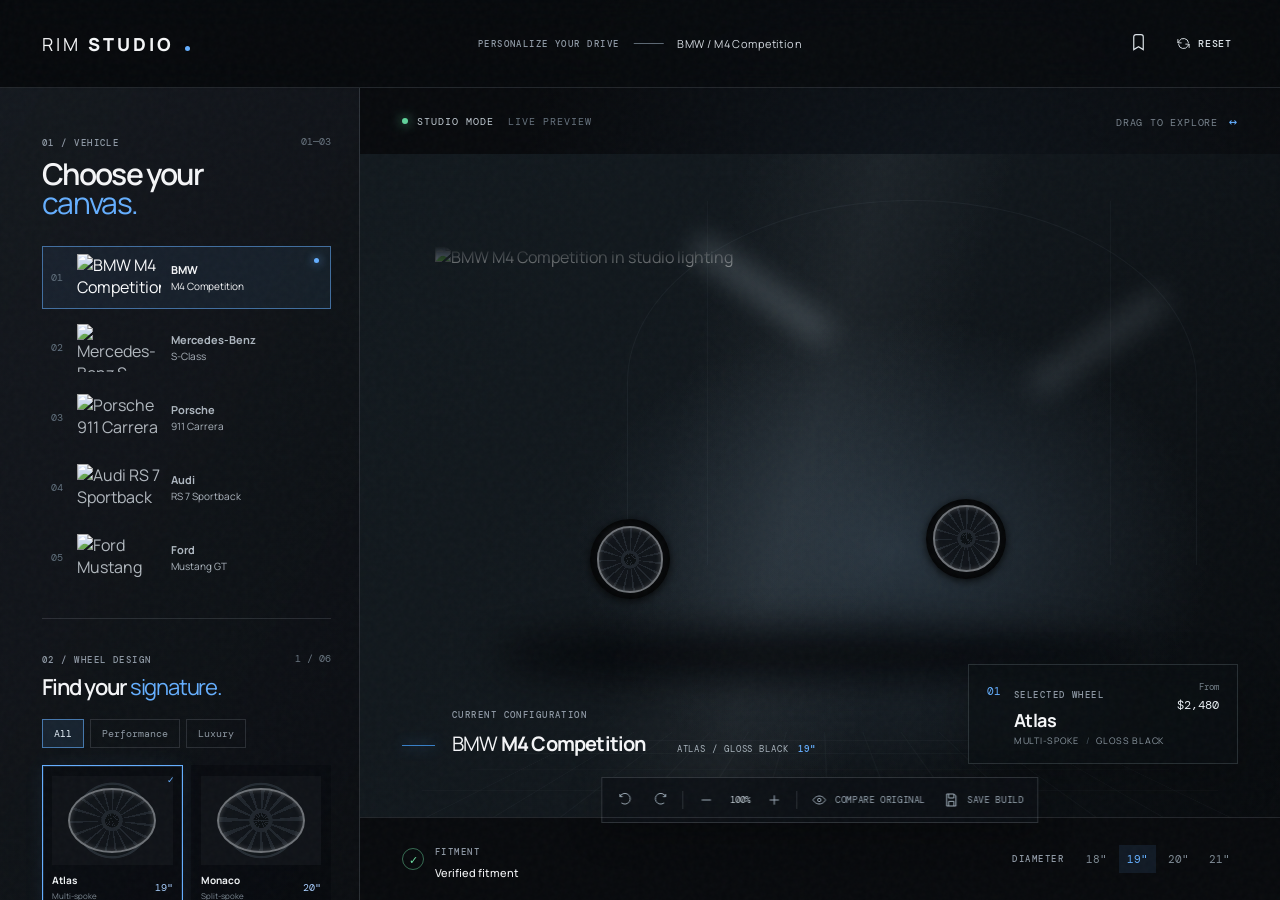
==== commit cee16c55: "still working" ====
--- a/index.html
+++ b/index.html
@@ -1,185 +1,17 @@
 <!doctype html>
 <html lang="en">
-<head>
-  <meta charset="utf-8">
-  <meta name="viewport" content="width=device-width,initial-scale=1,viewport-fit=cover">
-  <title>RIMSTUDIO</title>
-  <link rel="stylesheet" href="https://fonts.googleapis.com/css2?family=Manrope:wght@400;600;800&family=Michroma&display=swap">
-  <link rel="stylesheet" href="style.css">
-  <link rel="stylesheet" href="photo.css">
+  <head>
+    <meta charset="UTF-8" />
+    <meta name="viewport" content="width=device-width, initial-scale=1.0" />
+    <meta name="theme-color" content="#080a0d" />
+    <title>RIMSTUDIO — Personalize Your Drive</title>
+    <link rel="stylesheet" href="/style.css" />
+    <meta property="og:image" content="https://bolt.new/static/og_default.png">
+    <meta name="twitter:card" content="summary_large_image">
+    <meta name="twitter:image" content="https://bolt.new/static/og_default.png">
 </head>
-<body>
-  <div id="intro"><b>RIMSTUDIO</b><i></i></div>
-
-  <div id="app">
-    <header>
-      <div class="logo">RIMSTUDIO</div>
-      <div class="tag">PERSONALIZE YOUR DRIVE</div>
-      <div class="cn" id="cn"></div>
-
-      <button class="ib" id="fav" aria-label="Save configuration" title="Save configuration">
-        <svg class="h" viewBox="0 0 24 24">
-          <path d="M20.8 4.6a5.5 5.5 0 0 0-7.8 0L12 5.7l-1-1.1a5.5 5.5 0 0 0-7.8 7.8l1 1.1L12 21l7.8-7.5 1-1.1a5.5 5.5 0 0 0 0-7.8z"/>
-        </svg>
-      </button>
-
-      <button class="ib" id="rst" aria-label="Reset configuration" title="Reset to original wheels">
-        <svg viewBox="0 0 24 24">
-          <path d="M3 12a9 9 0 1 0 3-6.7L3 8M3 3v5h5"/>
-        </svg>
-      </button>
-    </header>
-
-    <main>
-      <aside>
-        <div class="lab">WHEEL CATEGORY</div>
-        <div class="tabs" id="tabs">
-          <i></i>
-          <button data-c="all" class="on">All</button>
-          <button data-c="Alloy">Alloy</button>
-          <button data-c="Sport">Sport</button>
-          <button data-c="Luxury">Luxury</button>
-        </div>
-
-        <div class="lab">WHEEL DESIGN</div>
-        <div class="grid" id="grid"></div>
-
-        <div class="lab">FINISH <b id="fnm"></b></div>
-        <div class="sw" id="sw"></div>
-
-        <div class="lab">SIZE</div>
-        <div class="sz" id="sz"></div>
-      </aside>
-
-      <section class="stage" id="stage">
-        <!-- Brick wall background photo (parallax layer) -->
-        <div class="layer bgimg" id="bm"></div>
-        <div class="layer bgimg" id="bm2"></div>
-
-        <canvas id="cv"></canvas>
-        <div class="glow" id="gl"></div>
-
-        <div class="cam" id="cam">
-          <svg id="sv" viewBox="0 0 800 430" preserveAspectRatio="xMidYMid meet">
-            <defs id="df">
-              <linearGradient id="paint" gradientUnits="userSpaceOnUse" x1="0" y1="146" x2="0" y2="272">
-                <stop id="p0" offset="0"/>
-                <stop id="p1" offset=".6"/>
-                <stop offset="1" stop-color="#04060a"/>
-              </linearGradient>
-              <linearGradient id="gl2" x1="0" y1="0" x2="0" y2="1">
-                <stop offset="0" stop-color="#3a4b60"/>
-                <stop offset="1" stop-color="#070b10"/>
-              </linearGradient>
-              <linearGradient id="shg">
-                <stop offset="0" stop-color="#fff" stop-opacity="0"/>
-                <stop offset=".5" stop-color="#fff" stop-opacity=".38"/>
-                <stop offset="1" stop-color="#fff" stop-opacity="0"/>
-              </linearGradient>
-              <linearGradient id="rf" x1="0" y1="0" x2="0" y2="1">
-                <stop offset="0" stop-color="#fff" stop-opacity=".35"/>
-                <stop offset=".7" stop-color="#fff" stop-opacity="0"/>
-              </linearGradient>
-            </defs>
-
-            <!-- Reflection mask at bottom of stage -->
-            <mask id="rm" maskUnits="userSpaceOnUse" x="0" y="355" width="800" height="75">
-              <rect x="0" y="355" width="800" height="75" fill="url(#rf)"/>
-            </mask>
-
-            <clipPath id="bc"><path id="bcp"/></clipPath>
-            <clipPath id="ac"><rect x="0" y="0" width="800" height="320"/></clipPath>
-
-            <filter id="bl4"><feGaussianBlur stdDeviation="7"/></filter>
-            <filter id="bl1"><feGaussianBlur stdDeviation="1.4"/></filter>
-
-            <!-- Reflection on the floor -->
-            <g mask="url(#rm)" filter="url(#bl1)">
-              <use href="#carG" transform="translate(0 716) scale(1 -1)"/>
-            </g>
-
-            <!-- Contact shadow -->
-            <g id="carG">
-              <ellipse cx="400" cy="358" rx="310" ry="13" fill="#000" opacity=".85" filter="url(#bl4)"/>
-            </g>
-
-            <!-- Everything that drives in with the car -->
-            <g id="carBody">
-
-              <!-- Fallback: drawn car, only shown if the photo is missing -->
-              <g id="vec">
-                <path id="body" fill="url(#paint)"/>
-                <g clip-path="url(#bc)">
-                  <rect id="shn" y="100" width="110" height="200" fill="url(#shg)" transform="skewX(-22)"/>
-                </g>
-                <path id="glass" fill="url(#gl2)"/>
-                <path id="gh" fill="none" stroke="#fff" stroke-opacity=".35" stroke-width="1.5"/>
-                <path d="M92 243 L735 245" stroke="#fff" stroke-opacity=".14" stroke-width="1.4"/>
-                <g clip-path="url(#ac)">
-                  <circle cx="215" cy="300" r="66" fill="#04060a"/>
-                  <circle cx="595" cy="300" r="66" fill="#04060a"/>
-                </g>
-                <path class="hl" d="M688 226 L742 231 L736 240 L694 237Z" fill="#fff"/>
-                <path class="hl" d="M688 226 L742 231 L736 240 L694 237Z" fill="#cfe8ff" filter="url(#bl4)"/>
-                <path d="M70 236 L96 231 L97 243 L70 247Z" fill="#ff2b3a" class="hl"/>
-              </g>
-
-              <!-- Real car photo – full-bleed: covers the whole SVG viewport -->
-              <image id="photo" x="0" y="0" width="800" height="430" preserveAspectRatio="xMidYMid meet"/>
-
-              <!-- Wheels (positioned and scaled per car in script.js) -->
-              <g id="wl">
-                <g transform="translate(215 300)" class="wi"></g>
-                <g transform="translate(595 300)" class="wi"></g>
-              </g>
-            </g>
-          </svg>
-        </div>
-
-        <div class="vig"></div>
-        <div class="inter" id="inter"><div class="ii" id="ii"></div><b>INTERIOR</b></div>
-        <div class="flash" id="fs"></div>
-        <div class="strip" id="strip"></div>
-        <div class="chip" id="chip">FACTORY WHEELS</div>
-
-        <div class="card">
-          <h4>SELECTED WHEEL</h4>
-          <div class="row"><em>DESIGN</em><b id="dd"></b></div>
-          <div class="row"><em>FINISH</em><b id="df2"></b></div>
-          <div class="row"><em>DIAMETER</em><b id="ds"></b></div>
-          <div class="row"><em>FITMENT</em><b id="dfit" style="color:#e8c36a"></b></div>
-        </div>
-
-        <div class="bar">
-          <button class="ib" id="zo" aria-label="Zoom out" title="Zoom out">
-            <svg viewBox="0 0 24 24"><circle cx="11" cy="11" r="7"/><path d="M21 21l-4.3-4.3M8 11h6"/></svg>
-          </button>
-          <button class="ib" id="zi" aria-label="Zoom in" title="Zoom in">
-            <svg viewBox="0 0 24 24"><circle cx="11" cy="11" r="7"/><path d="M21 21l-4.3-4.3M8 11h6M11 8v6"/></svg>
-          </button>
-          <button class="ib" id="zr" aria-label="Reset view" title="Reset view">
-            <svg viewBox="0 0 24 24"><path d="M4 9V4h5M20 9V4h-5M4 15v5h5M20 15v5h-5"/></svg>
-          </button>
-          <div class="sp"></div>
-          <button class="ib" id="sp" aria-label="Spin wheels" title="Spin wheels">
-            <svg viewBox="0 0 24 24"><path d="M21 12a9 9 0 1 1-3-6.7M21 3v5h-5"/></svg>
-          </button>
-          <button class="ib" id="cp" aria-label="Compare with original wheels" title="Compare with original wheels">
-            <svg viewBox="0 0 24 24"><path d="M12 3v18M6 8l-4 4 4 4M18 8l4 4-4 4"/></svg>
-          </button>
-          <button class="ib" id="in" aria-label="Interior view" title="Interior view">
-            <svg viewBox="0 0 24 24"><circle cx="12" cy="12" r="9"/><circle cx="12" cy="12" r="2.5"/><path d="M3 12h6.5M14.5 12H21M12 14.5V21"/></svg>
-          </button>
-          <button class="ib" id="sv2" aria-label="Save configuration" title="Save configuration">
-            <svg viewBox="0 0 24 24"><path d="M6 3h12v18l-6-4-6 4z"/></svg>
-          </button>
-        </div>
-
-        <div class="toast" id="ts"></div>
-      </section>
-    </main>
-  </div>
-
-  <script src="script.js"></script>
-</body>
+  <body>
+    <div id="app"></div>
+    <script type="module" src="/script.js"></script>
+  </body>
 </html>
--- a/style.css
+++ b/style.css
@@ -1,535 +1,28 @@
-/* Root variables */
-:root {
-  --ob: #080A0D;
-  --ch: #15191F;
-  --gr: #242A32;
-  --si: #C7CDD4;
-  --wh: #F5F6F8;
-  --bl: #65AFFF;
-  box-sizing: border-box;
-  padding-top: env(safe-area-inset-top, 0px);
-  padding-bottom: env(safe-area-inset-bottom, 0px);
-}
+@import url('https://fonts.googleapis.com/css2?family=DM+Mono:wght@400;500&family=Manrope:wght@400;500;600;700;800&display=swap');
 
-/* Reset */
-*, *::before, *::after {
-  box-sizing: border-box;
-}
-html, body {
-  height: 100%;
-  margin: 0;
-  background: var(--ob);
-  color: var(--wh);
-  font: 500 13px/1.4 Manrope, system-ui, sans-serif;
-  overflow: hidden;
-}
-button {
-  font: inherit;
-  color: inherit;
-  background: none;
-  border: 0;
-  cursor: pointer;
-}
-button:focus-visible {
-  outline: 2px solid var(--bl);
-  outline-offset: 2px;
-}
-
-/* Layout */
-#app {
-  height: 100%;
-  display: grid;
-  grid-template-rows: 56px 1fr;
-  animation: fade 1.2s .9s both;
-}
-@keyframes fade {
-  from { opacity: 0; }
-}
-header {
-  display: flex;
-  align-items: center;
-  gap: 20px;
-  padding: 0 20px;
-  border-bottom: 1px solid #ffffff12;
-  background: linear-gradient(#0e1217, #080a0d);
-  position: relative;
-  z-index: 6;
-}
-.logo {
-  font: 400 15px Michroma, sans-serif;
-  letter-spacing: .28em;
-  background: linear-gradient(100deg, #fff 35%, var(--bl) 50%, #fff 65%) 0 0/250% 100%;
-  -webkit-background-clip: text;
-  background-clip: text;
-  color: transparent;
-  animation: shine 6s linear infinite;
-}
-@keyframes shine {
-  to { background-position: -250% 0; }
-}
-.tag {
-  font-size: 10px;
-  letter-spacing: .3em;
-  color: var(--si);
-  opacity: .55;
-  white-space: nowrap;
-}
-.cn {
-  margin: 0 auto;
-  font: 400 12px Michroma, sans-serif;
-  letter-spacing: .2em;
-  overflow: hidden;
-  height: 18px;
-}
-.cn span {
-  display: block;
-  animation: up .6s cubic-bezier(.2,.8,.2,1);
-}
-@keyframes up {
-  from { transform: translateY(100%); opacity: 0; }
-}
-.ib {
-  width: 36px;
-  height: 36px;
-  border-radius: 50%;
-  display: grid;
-  place-items: center;
-  border: 1px solid #ffffff1c;
-  transition: .35s cubic-bezier(.2,.8,.2,1);
-  position: relative;
-}
-.ib:hover {
-  border-color: var(--bl);
-  box-shadow: 0 0 20px #65aaff55;
-  transform: translateY(-2px);
-}
-.ib:active {
-  transform: scale(.9);
-}
-.ib svg {
-  width: 17px;
-  height: 17px;
-  fill: none;
-  stroke: currentColor;
-  stroke-width: 1.8;
-  stroke-linecap: round;
-  stroke-linejoin: round;
-  transition: .3s;
-}
-.ib.on {
-  color: var(--bl);
-  border-color: var(--bl);
-  box-shadow: 0 0 18px #65afff66;
-}
-.ib.on svg.h { fill: var(--bl); animation: beat .5s; }
-@keyframes beat { 40% { transform: scale(1.4); } }
-main {
-  display: grid;
-  grid-template-columns: 292px 1fr;
-  min-height: 0;
-}
-aside {
-  background: linear-gradient(180deg, #171b22f2, #0c0f13);
-  border-right: 1px solid #ffffff12;
-  overflow: auto;
-  padding: 16px 16px 28px;
-  z-index: 4;
-  animation: slide 1s 1.2s cubic-bezier(.2,.8,.2,1) both;
-}
-@keyframes slide {
-  from { transform: translateX(-40px); opacity: 0; }
-}
-.lab {
-  font-size: 10px;
-  letter-spacing: .26em;
-  color: var(--si);
-  opacity: .7;
-  margin: 18px 0 9px;
-  display: flex;
-  justify-content: space-between;
-}
-.lab b { color: var(--bl); font-weight: 600; letter-spacing: .1em; }
-.lab:first-child { margin-top: 0; }
-.tabs {
-  display: grid;
-  grid-template-columns: repeat(4, 1fr);
-  position: relative;
-  background: #0a0d11;
-  border: 1px solid #ffffff12;
-  border-radius: 8px;
-  padding: 3px;
-}
-.tabs button {
-  padding: 7px 0;
-  font-size: 11px;
-  letter-spacing: .06em;
-  color: var(--si);
-  position: relative;
-  z-index: 1;
-  transition: .3s;
-}
-.tabs button.on { color: #fff; }
-.tabs i {
-  position: absolute;
-  top: 3px; bottom: 3px; left: 3px;
-  width: calc(25% - 1.5px);
-  background: linear-gradient(#2b3340, #1c222b);
-  border: 1px solid #65afff55;
-  border-radius: 6px;
-  transition: transform .5s cubic-bezier(.2,.9,.2,1);
-  box-shadow: 0 0 14px #65afff30;
-}
-.grid {
-  display: grid;
-  grid-template-columns: 1fr 1fr;
-  gap: 9px;
-}
-.tile {
-  position: relative;
-  background: linear-gradient(160deg, #20262e, #12161b);
-  border: 1px solid #ffffff14;
-  border-radius: 8px;
-  padding: 8px 6px 7px;
-  text-align: center;
-  overflow: hidden;
-  transition: .4s cubic-bezier(.2,.8,.2,1);
-  animation: pin .6s cubic-bezier(.2,.8,.2,1) both;
-}
-@keyframes pin { from { opacity: 0; transform: translateY(14px) scale(.94); } }
-.tile::after {
-  content: "";
-  position: absolute;
-  inset: 0;
-  background: linear-gradient(110deg, transparent 35%, #ffffff22 50%, transparent 65%);
-  transform: translateX(-120%);
-  transition: transform .8s;
-}
-.tile:hover {
-  transform: translateY(-3px);
-  border-color: #65afff88;
-}
-.tile:hover::after { transform: translateX(120%); }
-.tile.on {
-  border-color: var(--bl);
-  box-shadow: 0 0 0 1px var(--bl), 0 0 22px #65afff55, inset 0 0 20px #65afff22;
-  animation: glow 2.6s infinite;
-}
-@keyframes glow {
-  50% { box-shadow: 0 0 0 1px var(--bl), 0 0 32px #65afff88, inset 0 0 26px #65afff33; }
-}
-.ti {
-  display: block;
-  width: 100%;
-  aspect-ratio: 1;
-  background: radial-gradient(circle, #1b2027, #0c0f13);
-  border-radius: 6px;
-}
-.ti svg { width: 100%; height: 100%; transition: transform 1s cubic-bezier(.2,.8,.2,1); }
-.tile:hover .ti svg { transform: rotate(120deg) scale(1.08); }
-.tile span { display: block; margin-top: 6px; font-size: 11px; letter-spacing: .04em; }
-.sw {
-  display: flex;
-  gap: 9px;
-}
-.sw button {
-  width: 30px;
-  height: 30px;
-  border-radius: 50%;
-  border: 2px solid #ffffff1f;
-  transition: .35s cubic-bezier(.2,.8,.2,1);
-}
-.sw button:hover { transform: scale(1.15); }
-.sw button.on {
-  border-color: var(--bl);
-  box-shadow: 0 0 0 3px #65afff33, 0 0 16px #65afff88;
-  transform: scale(1.12);
-}
-.sz {
-  display: grid;
-  grid-template-columns: repeat(4, 1fr);
-  gap: 7px;
-}
-.sz button {
-  padding: 8px 0;
-  border: 1px solid #ffffff1c;
-  border-radius: 6px;
-  font-size: 12px;
-  transition: .3s;
-}
-.sz button:hover:not(.dis) { border-color: var(--bl); }
-.sz button.on {
-  background: #65afff22;
-  border-color: var(--bl);
-  color: #fff;
-  box-shadow: 0 0 14px #65afff44;
-}
-.sz button.dis {
-  opacity: .28;
-  cursor: not-allowed;
-  text-decoration: line-through;
-}
-.stage {
-  position: relative;
-  overflow: hidden;
-  background: #020304;
-  perspective: 1400px;
-}
-.layer {
-  position: absolute;
-  inset: -4%;
-  pointer-events: none;
-}
-.grid3d {
-  background: repeating-linear-gradient(90deg, #ffffff07 0 1px, transparent 1px 140px),
-              linear-gradient(#ffffff05, transparent 60%);
-  -webkit-mask: linear-gradient(#000, transparent 70%);
-  mask: linear-gradient(#000, transparent 70%);
-}
-.soft {
-  left: 22%;
-  right: 22%;
-  top: -6%;
-  height: 20%;
-  background: linear-gradient(#fff, #cfe4ff);
-  filter: blur(14px);
-  opacity: .9;
-  border-radius: 0 0 40px 40px;
-  animation: breathe 7s ease-in-out infinite;
-}
-@keyframes breathe { 50% { opacity: .6; filter: blur(20px); } }
-.beam {
-  position: absolute;
-  top: 0;
-  width: 34%;
-  height: 92%;
-  background: linear-gradient(#cfe4ff44, transparent 85%);
-  filter: blur(24px);
-  transform-origin: 50% 0;
-  clip-path: polygon(40% 0,60% 0,100% 100%,0 100%);
-  animation: sway 9s ease-in-out infinite alternate;
-}
-.beam:nth-child(1) { left: 6%; animation-delay: -3s; }
-.beam:nth-child(2) { left: 36%; opacity: .7; animation-duration: 12s; }
-.beam:nth-child(3) { right: 6%; animation-delay: -6s; }
-@keyframes sway { from { transform: rotate(-9deg); } to { transform: rotate(9deg); } }
-.glow {
-  position: absolute;
-  width: 520px;
-  height: 520px;
-  margin: -260px;
-  border-radius: 50%;
-  background: radial-gradient(#65afff2e, transparent 65%);
-  pointer-events: none;
-  left: var(--mx, 50%);
-  top: var(--my, 50%);
-  transition: left .25s, top .25s;
-}
-canvas {
-  position: absolute;
-  inset: 0;
-  width: 100%;
-  height: 100%;
-  pointer-events: none;
-}
-.vig {
-  position: absolute;
-  inset: 0;
-  pointer-events: none;
-  background: radial-gradient(ellipse at 50% 55%, transparent 45%, #030405cc);
-}
-.cam {
-  position: absolute;
-  inset: 0;
-  transform-origin: 50% 80%;
-  will-change: transform;
-}
-.cam svg { width: 100%; height: 100%; display: block; }
-.ring {
-  fill: none;
-  stroke: #65afff;
-  stroke-width: 1;
-  stroke-dasharray: 3 14;
-  animation: dash 14s linear infinite;
-  opacity: .45;
-}
-.ring.b {
-  stroke: #c7cdd4;
-  stroke-dasharray: 90 30;
-  animation-duration: 22s;
-  animation-direction: reverse;
-  opacity: .2;
-}
-@keyframes dash { to { stroke-dashoffset: -340; } }
-.hl { animation: pulse 3s ease-in-out infinite; }
-@keyframes pulse { 50% { opacity: .6; } }
-.strip {
-  position: absolute;
-  top: 14px;
-  left: 50%;
-  transform: translateX(-50%);
-  display: flex;
-  gap: 6px;
-  padding: 5px;
-  border-radius: 14px;
-  background: #0c0f1399;
-  backdrop-filter: blur(14px);
-  border: 1px solid #ffffff18;
-  max-width: calc(100% - 20px);
-  overflow: auto;
-  z-index: 3;
-  animation: drop 1s 1.6s cubic-bezier(.2,.8,.2,1) both;
-}
-@keyframes drop { from { opacity: 0; transform: translate(-50%,-20px); } }
-.cc {
-  width: 104px;
-  flex: none;
-  padding: 5px 4px 6px;
-  border-radius: 10px;
-  border: 1px solid transparent;
-  text-align: center;
-  transition: .4s cubic-bezier(.2,.8,.2,1);
-}
-.cc:hover { background: #ffffff0d; transform: translateY(-2px); }
-.cc.on {
-  border-color: var(--bl);
-  background: #65afff14;
-  box-shadow: 0 0 18px #65afff44;
-}
-.cc svg { width: 100%; height: 34px; display: block; }
-.cc span { font-size: 10px; letter-spacing: .06em; display: block; margin-top: 3px; white-space: nowrap; }
-.card {
-  position: absolute;
-  left: 18px;
-  bottom: 18px;
-  width: 236px;
-  padding: 14px 16px;
-  border-radius: 12px;
-  background: #0d1015a8;
-  backdrop-filter: blur(16px);
-  border: 1px solid #ffffff1a;
-  z-index: 3;
-  animation: rise 1s 1.9s cubic-bezier(.2,.8,.2,1) both;
-}
-@keyframes rise { from { opacity: 0; transform: translateY(24px); } }
-.card h4 {
-  margin: 0 0 9px;
-  font: 400 10px Michroma, sans-serif;
-  letter-spacing: .22em;
-  color: var(--bl);
-}
-.row {
-  display: flex;
-  justify-content: space-between;
-  gap: 10px;
-  padding: 5px 0;
-  border-top: 1px solid #ffffff0f;
-  font-size: 12px;
-  overflow: hidden;
-}
-.row em {
-  font-style: normal;
-  color: var(--si);
-  opacity: .6;
-  font-size: 10px;
-  letter-spacing: .14em;
-  padding-top: 2px;
-}
-.row b { font-weight: 600; text-align: right; }
-.bump { animation: up .5s cubic-bezier(.2,.8,.2,1); }
-.bar {
-  position: absolute;
-  left: 50%;
-  bottom: 18px;
-  transform: translateX(-50%);
-  display: flex;
-  gap: 6px;
-  padding: 7px;
-  border-radius: 40px;
-  background: #0d1015b3;
-  backdrop-filter: blur(16px);
-  border: 1px solid #ffffff1a;
-  z-index: 3;
-  animation: rise 1s 2.1s cubic-bezier(.2,.8,.2,1) both;
-  box-shadow: 0 12px 40px #0009;
-}
-.bar .ib { width: 40px; height: 40px; }
-.bar .sp { width: 1px; background: #ffffff1c; margin: 4px 3px; }
-.chip {
-  position: absolute;
-  top: 84px;
-  left: 50%;
-  transform: translate(-50%,-10px);
-  padding: 6px 14px;
-  border-radius: 20px;
-  font: 400 10px Michroma, sans-serif;
-  letter-spacing: .24em;
-  color: var(--bl);
-  border: 1px solid var(--bl);
-  background: #65afff14;
-  opacity: 0;
-  transition: .5s;
-  z-index: 3;
-  pointer-events: none;
-}
-.chip.on { opacity: 1; transform: translate(-50%,0); }
-.flash {
-  position: absolute;
-  top: 0;
-  bottom: 0;
-  width: 30%;
-  left: -30%;
-  background: linear-gradient(90deg, transparent, #65afff44, #fff6, #65afff44, transparent);
-  pointer-events: none;
-  z-index: 2;
-  opacity: 0;
-}
-.flash.go { animation: wipe .9s ease-out; }
-@keyframes wipe { 0% { left: -30%; opacity: 1; } 100% { left: 100%; opacity: 1; } }
-.toast {
-  position: absolute;
-  left: 50%;
-  bottom: 82px;
-  transform: translate(-50%,16px);
-  padding: 8px 16px;
-  border-radius: 20px;
-  background: #15191f;
-  border: 1px solid var(--bl);
-  font-size: 12px;
-  opacity: 0;
-  transition: .4s;
-  z-index: 5;
-  pointer-events: none;
-}
-.toast.on { opacity: 1; transform: translate(-50%,0); }
-#intro {
-  position: fixed;
-  inset: 0;
-  background: var(--ob);
-  z-index: 20;
-  display: grid;
-  place-content: center;
-  justify-items: center;
-  gap: 18px;
-  transition: clip-path 1s cubic-bezier(.7,0,.2,1) .1s, opacity .4s .9s;
-  clip-path: inset(0);
-}
-#intro b { font: 400 22px Michroma, sans-serif; animation: track 1.6s cubic-bezier(.2,.8,.2,1) both; }
-@keyframes track { from { letter-spacing: -.05em; opacity: 0; filter: blur(12px); } to { letter-spacing: .5em; opacity: 1; } }
-#intro i { height: 1px; background: linear-gradient(90deg, transparent, var(--bl), transparent); animation: ln 1.6s ease both; }
-@keyframes ln { from { width: 0; } to { width: 260px; } }
-#intro.out { clip-path: inset(0 0 100% 0); opacity: 0; pointer-events: none; }
-@media (max-width: 860px) {
-  .tag { display: none; }
-  main { grid-template-columns: 1fr; grid-template-rows: 56vh 1fr; }
-  aside { order: 2; border-right: 0; border-top: 1px solid #ffffff18; }
-  .card { width: 178px; left: 10px; bottom: 70px; padding: 9px 11px; }
-  .card .row:nth-of-type(n+4) { display: none; }
-  header { padding: 0 12px; gap: 10px; }
-  .cn { font-size: 10px; }
-  .chip { top: 78px; }
-}
-@media (prefers-reduced-motion: reduce) {
-  * { animation-duration: .01s !important; animation-iteration-count: 1 !important; transition-duration: .01s !important; }
-  .soft, .beam { animation: none !important; }
-  #intro { display: none; }
-}+:root { font-family: 'Manrope', sans-serif; color: #f4f5f7; background: #080a0d; font-synthesis: none; text-rendering: optimizeLegibility; -webkit-font-smoothing: antialiased; --blue: #65afff; --muted: #8f99a5; --line: rgba(222,232,242,.13); }
+* { box-sizing: border-box; }
+body { margin: 0; min-width: 320px; min-height: 100vh; background: #080a0d; }
+button, a { font: inherit; }
+button { cursor: pointer; }
+button:focus-visible, a:focus-visible { outline: 2px solid var(--blue); outline-offset: 3px; }
+.studio-shell { min-height: 100vh; overflow: hidden; position: relative; background: radial-gradient(circle at 72% 26%, rgba(46,72,96,.18), transparent 36%), #080a0d; }
+.noise { position: fixed; inset: 0; pointer-events: none; opacity: .045; z-index: 10; background-image: url("data:image/svg+xml,%3Csvg viewBox='0 0 180 180' xmlns='http://www.w3.org/2000/svg'%3E%3Cfilter id='n'%3E%3CfeTurbulence type='fractalNoise' baseFrequency='.9' numOctaves='3' stitchTiles='stitch'/%3E%3C/filter%3E%3Crect width='100%25' height='100%25' filter='url(%23n)' opacity='.6'/%3E%3C/svg%3E"); }
+.topbar { height: 88px; padding: 0 42px; display: flex; align-items: center; justify-content: space-between; border-bottom: 1px solid var(--line); position: relative; z-index: 3; background: rgba(8,10,13,.72); backdrop-filter: blur(16px); }
+.wordmark { color: #f5f6f8; text-decoration: none; display: flex; gap: 7px; align-items: baseline; letter-spacing: .17em; font-size: 18px; }
+.wordmark span { font-weight: 400; }.wordmark strong { font-weight: 800; }.wordmark i { width: 5px; height: 5px; display: inline-block; background: var(--blue); border-radius: 50%; margin-left: 3px; }
+.topbar-center { display: flex; align-items: center; gap: 14px; position: absolute; left: 50%; transform: translateX(-50%); }.eyebrow { font: 500 9px 'DM Mono', monospace; text-transform: uppercase; letter-spacing: .16em; color: #8f99a5; }.topbar-context { font-size: 11px; color: #d3d9df; letter-spacing: .04em; }.topbar-line { width: 30px; height: 1px; background: #5c6873; }
+.topbar-actions { display: flex; align-items: center; gap: 18px; }.icon-button, .reset-button, .dock-button { color: #dce3e8; background: transparent; border: 0; }.icon-button { width: 28px; height: 30px; padding: 4px; }.icon-button svg { width: 19px; height: 19px; fill: none; stroke: currentColor; stroke-width: 1.5; }.icon-button.is-active { color: var(--blue); }.reset-button { display: flex; align-items: center; gap: 7px; font: 500 10px 'DM Mono', monospace; text-transform: uppercase; letter-spacing: .08em; }.reset-button svg { width: 15px; height: 15px; fill: none; stroke: currentColor; stroke-width: 1.5; transition: transform .4s; }.reset-button:hover svg { transform: rotate(-180deg); }
+.studio-layout { display: grid; grid-template-columns: 360px 1fr; min-height: calc(100vh - 88px); }.control-rail { padding: 41px 28px 36px 42px; border-right: 1px solid var(--line); background: linear-gradient(120deg, rgba(25,30,37,.72), rgba(11,14,18,.9)); overflow-y: auto; max-height: calc(100vh - 88px); position: relative; z-index: 2; }.rail-heading, .section-heading { display: flex; justify-content: space-between; align-items: flex-start; }.rail-heading h1, .section-heading h2 { margin: 9px 0 0; letter-spacing: -.055em; font-weight: 600; line-height: .95; }.rail-heading h1 { font-size: 30px; }.rail-heading em, .section-heading em { color: var(--blue); font-style: normal; font-weight: 400; }.step-count, .section-index { color: #697580; font: 10px 'DM Mono', monospace; margin-top: 6px; }
+.car-list { display: grid; gap: 7px; margin-top: 29px; }.car-card { border: 1px solid transparent; background: transparent; color: #adb6bf; min-height: 63px; padding: 6px 8px; display: flex; align-items: center; gap: 10px; text-align: left; position: relative; transition: background .3s, border .3s, color .3s; }.car-card:hover { background: rgba(255,255,255,.04); color: #fff; }.car-card.is-selected { border-color: rgba(101,175,255,.55); background: rgba(101,175,255,.075); color: #f5f6f8; }.car-index { color: #61707d; font: 10px 'DM Mono', monospace; width: 16px; }.car-card img { width: 84px; height: 48px; object-fit: cover; filter: saturate(.7) contrast(1.04); }.car-card-copy { display: flex; flex-direction: column; gap: 2px; font-size: 10px; }.car-card-copy strong { font-size: 11px; font-weight: 700; }.selected-dot { width: 5px; height: 5px; background: var(--blue); border-radius: 50%; position: absolute; right: 11px; top: 11px; box-shadow: 0 0 10px var(--blue); }
+.rail-divider { height: 1px; background: var(--line); margin: 29px 0 27px; }.section-heading h2 { font-size: 22px; }.filter-row { display: flex; gap: 6px; margin: 21px 0 17px; }.filter-pill { border: 1px solid rgba(205,216,227,.15); background: transparent; color: #8d98a2; padding: 7px 11px; font: 10px 'DM Mono', monospace; transition: .25s; }.filter-pill:hover, .filter-pill.is-active { color: #e7f2fc; border-color: rgba(101,175,255,.6); background: rgba(101,175,255,.1); }.wheel-grid { display: grid; grid-template-columns: 1fr 1fr; gap: 8px; }.wheel-card { min-width: 0; color: #bac3cb; border: 1px solid transparent; background: rgba(4,7,10,.42); padding: 10px 9px 9px; text-align: left; position: relative; transition: transform .3s, border .3s, background .3s; }.wheel-card:hover { transform: translateY(-2px); background: rgba(255,255,255,.05); }.wheel-card.is-selected { border-color: var(--blue); box-shadow: inset 0 0 0 1px rgba(101,175,255,.15), 0 0 18px rgba(101,175,255,.08); }.wheel-visual { --finish: #20262d; width: 100%; aspect-ratio: 1.35; display: grid; place-items: center; background: radial-gradient(circle, #101318 0 23%, #3a444d 24% 26%, #11161a 27% 47%, #252c33 48% 50%, #101318 51%); position: relative; overflow: hidden; }.wheel-visual span, .wheel-overlay span { border-radius: 50%; display: block; width: 73%; height: 73%; background: repeating-conic-gradient(from 0deg, var(--finish) 0deg 4deg, transparent 4deg 19deg), radial-gradient(circle, #0b0f12 0 13%, var(--finish) 14% 20%, #101419 21% 100%); border: 2px solid color-mix(in srgb, var(--finish) 65%, #fff 35%); box-shadow: inset 0 0 5px rgba(255,255,255,.22); transition: transform .5s; }.wheel-card:hover .wheel-visual span { transform: rotate(18deg); }.wheel-pattern-split span, .wheel-pattern-mesh span { background: repeating-conic-gradient(from 15deg, var(--finish) 0deg 7deg, transparent 7deg 23deg), radial-gradient(circle, #0b0f12 0 14%, var(--finish) 15% 22%, #101419 23% 100%); }.wheel-pattern-aero span { background: repeating-conic-gradient(from 0deg, var(--finish) 0deg 22deg, transparent 22deg 42deg), radial-gradient(circle, #0b0f12 0 14%, var(--finish) 15% 22%, #101419 23% 100%); }.wheel-pattern-five span { background: repeating-conic-gradient(from 0deg, var(--finish) 0deg 15deg, transparent 15deg 72deg), radial-gradient(circle, #0b0f12 0 14%, var(--finish) 15% 22%, #101419 23% 100%); }.wheel-pattern-halo span { background: radial-gradient(circle, #0b0f12 0 21%, var(--finish) 22% 29%, #101419 30% 52%, var(--finish) 53% 58%, #101419 59% 100%); }.wheel-meta { display: grid; grid-template-columns: 1fr auto; margin-top: 8px; gap: 3px; }.wheel-meta strong { font-size: 10px; color: #eff2f4; }.wheel-meta small { font-size: 8px; color: #7d8994; grid-column: 1; }.wheel-meta b { grid-row: 1 / 3; grid-column: 2; align-self: center; color: #a9cfff; font: 10px 'DM Mono', monospace; }.wheel-check { position: absolute; right: 7px; top: 7px; font-size: 9px; color: var(--blue); }.finish-section { margin-top: 29px; padding-bottom: 11px; }.finish-list { display: flex; justify-content: space-between; margin-top: 14px; gap: 7px; }.finish-swatch { background: transparent; color: #77838d; border: 0; padding: 0; display: flex; align-items: center; flex-direction: column; gap: 7px; min-width: 38px; }.finish-swatch span { width: 25px; height: 25px; background: var(--swatch); border-radius: 50%; border: 2px solid rgba(255,255,255,.13); box-shadow: 0 0 0 0 transparent; transition: box-shadow .25s, transform .25s; }.finish-swatch:hover span, .finish-swatch.is-selected span { box-shadow: 0 0 0 2px #0a0d10, 0 0 0 3px var(--blue); transform: translateY(-2px); }.finish-swatch small { white-space: nowrap; font-size: 8px; transform: scale(.8); transform-origin: top; }
+.preview-panel { min-width: 0; display: flex; flex-direction: column; position: relative; }.preview-topline, .preview-bottomline { padding: 24px 42px; display: flex; justify-content: space-between; align-items: center; position: relative; z-index: 1; }.status { font: 10px 'DM Mono', monospace; text-transform: uppercase; letter-spacing: .1em; color: #c0cad2; display: flex; align-items: center; gap: 9px; }.status i { width: 6px; height: 6px; background: #61d39b; border-radius: 50%; box-shadow: 0 0 12px #61d39b; }.live-label { color: #66727e; margin-left: 5px; }.preview-note { color: #78838d; font: 10px 'DM Mono', monospace; text-transform: uppercase; letter-spacing: .08em; }.mouse-mark { color: var(--blue); font-size: 14px; margin-left: 4px; }.scene { flex: 1; min-height: 520px; position: relative; overflow: hidden; background: radial-gradient(ellipse at 58% 60%, rgba(105,135,161,.27), transparent 42%), linear-gradient(120deg, #12191e 0%, #11171c 48%, #080b0e 100%); isolation: isolate; }.scene:before { content: ''; position: absolute; inset: 0; background: linear-gradient(105deg, transparent 35%, rgba(225,240,249,.14) 48%, transparent 60%); opacity: .38; animation: sweep 10s infinite ease-in-out; pointer-events: none; }.studio-arch { position: absolute; width: 62%; height: 55%; border: 1px solid rgba(184,205,220,.16); border-bottom: 0; left: 29%; top: 7%; border-radius: 50% 50% 0 0; opacity: .35; }.studio-arch:before, .studio-arch:after { content: ''; position: absolute; height: 100%; width: 1px; background: rgba(194,211,225,.1); top: 0; }.studio-arch:before { left: 14%; }.studio-arch:after { right: 15%; }.studio-light { width: 160px; height: 20px; position: absolute; background: rgba(214,234,247,.72); filter: blur(14px); opacity: .35; transform: rotate(35deg); }.light-one { top: 19%; left: 35%; }.light-two { top: 27%; right: 11%; transform: rotate(-35deg); opacity: .22; }.floor-grid { position: absolute; bottom: 0; left: 0; right: 0; height: 34%; opacity: .23; background: repeating-linear-gradient(90deg, transparent 0 65px, rgba(177,196,209,.14) 66px 67px), repeating-linear-gradient(0deg, transparent 0 45px, rgba(177,196,209,.13) 46px 47px); transform: perspective(220px) rotateX(48deg); transform-origin: bottom; }
+.car-stage { position: absolute; inset: 4% 3% 6%; display: flex; justify-content: center; align-items: center; transition: transform .7s cubic-bezier(.16,1,.3,1); }.hero-car { width: min(89%, 1000px); max-height: 78%; object-fit: cover; aspect-ratio: 1.55; filter: saturate(.92) contrast(1.08) brightness(.82); mix-blend-mode: screen; mask-image: linear-gradient(to bottom, transparent 0%, black 8%, black 83%, transparent 100%); transition: filter .5s, opacity .5s; }.hero-car.is-muted { filter: saturate(.1) contrast(1.05) brightness(.64); opacity: .7; }.car-shadow { position: absolute; width: min(75%, 720px); height: 9%; bottom: 16%; background: #020305; filter: blur(18px); border-radius: 50%; opacity: .75; z-index: -1; }.wheel-overlay { --size: 88px; position: absolute; width: var(--size); height: var(--size); border-radius: 50%; background: radial-gradient(circle at 35% 30%, rgba(255,255,255,.14), transparent 25%), #080a0c; box-shadow: 0 2px 8px rgba(0,0,0,.8), inset 0 0 12px rgba(0,0,0,.8); display: grid; place-items: center; transition: width .45s, height .45s, transform .6s, opacity .4s; z-index: 2; }.wheel-overlay span { width: 83%; height: 83%; }.front-wheel { left: 62.3%; top: 53.3%; }.rear-wheel { left: 23.4%; top: 56.8%; }.wheel-size-18 { --size: 72px; }.wheel-size-19 { --size: 80px; }.wheel-size-20 { --size: 88px; }.wheel-size-21 { --size: 94px; }
+.scene-caption { position: absolute; bottom: 9%; left: 42px; display: flex; align-items: end; gap: 17px; }.caption-line { width: 33px; height: 1px; background: var(--accent); box-shadow: 0 0 13px var(--accent); margin-bottom: 11px; }.scene-caption h2 { font-size: 20px; letter-spacing: -.04em; font-weight: 400; margin: 7px 0 0; }.scene-caption h2 strong { font-weight: 700; }.caption-spec { margin-bottom: 2px; margin-left: 13px; color: #aab5be; font: 9px 'DM Mono', monospace; text-transform: uppercase; letter-spacing: .1em; }.caption-spec b { color: var(--blue); margin-left: 9px; }.wheel-detail-card { position: absolute; right: 42px; bottom: 8%; display: flex; gap: 13px; min-width: 250px; padding: 16px 18px; background: rgba(11,15,19,.62); border: 1px solid rgba(198,216,230,.16); backdrop-filter: blur(12px); box-shadow: 0 15px 45px rgba(0,0,0,.25); }.detail-number { color: var(--blue); font: 11px 'DM Mono', monospace; padding-top: 3px; }.wheel-detail-card h3 { font-size: 18px; letter-spacing: -.03em; margin: 5px 0 2px; }.wheel-detail-card p { color: #8b97a1; margin: 0; font-size: 9px; text-transform: uppercase; letter-spacing: .08em; }.wheel-detail-card p span { color: #4a5660; padding: 0 4px; }.detail-price { margin-left: auto; display: flex; flex-direction: column; gap: 4px; text-align: right; }.detail-price span { color: #737f89; font: 9px 'DM Mono', monospace; }.detail-price strong { font: 12px 'DM Mono', monospace; color: #e7edf2; }
+.preview-bottomline { padding-top: 20px; padding-bottom: 20px; border-top: 1px solid var(--line); }.compatible { display: flex; align-items: center; gap: 11px; }.check-mark { color: #6fe2a5; border: 1px solid rgba(111,226,165,.45); border-radius: 50%; width: 22px; height: 22px; display: grid; place-items: center; font-size: 11px; }.compatible strong { display: block; font-size: 11px; margin-top: 5px; font-weight: 500; }.size-picker { display: flex; align-items: center; gap: 14px; }.size-picker > div { display: flex; gap: 4px; }.size-button { border: 0; color: #7e8a94; background: transparent; font: 11px 'DM Mono', monospace; padding: 7px 8px; transition: .25s; }.size-button:hover, .size-button.is-selected { color: var(--blue); background: rgba(101,175,255,.1); }.size-button.is-disabled { opacity: .25; cursor: not-allowed; }
+.control-dock { position: absolute; bottom: 77px; left: 50%; transform: translateX(-50%); display: flex; align-items: center; gap: 2px; padding: 6px; background: rgba(12,16,20,.8); border: 1px solid rgba(215,230,242,.16); backdrop-filter: blur(15px); box-shadow: 0 10px 35px rgba(0,0,0,.3); }.dock-button { display: flex; align-items: center; gap: 8px; min-width: 33px; height: 32px; justify-content: center; padding: 0 8px; color: #9caab6; transition: color .2s, background .2s; }.dock-button:hover, .dock-button.is-active { color: #eef7ff; background: rgba(101,175,255,.13); }.dock-button svg { width: 16px; height: 16px; fill: none; stroke: currentColor; stroke-width: 1.5; }.dock-button span { font: 9px 'DM Mono', monospace; text-transform: uppercase; letter-spacing: .07em; }.dock-divider { width: 1px; height: 18px; background: rgba(220,230,238,.14); margin: 0 4px; }.zoom-readout { color: #c1ccd4; font: 9px 'DM Mono', monospace; min-width: 31px; text-align: center; }
+.toast { position: fixed; z-index: 20; left: 50%; bottom: 28px; transform: translate(-50%, 20px); background: #eaf4fb; color: #0b1219; padding: 11px 17px; font: 10px 'DM Mono', monospace; text-transform: uppercase; letter-spacing: .08em; opacity: 0; pointer-events: none; transition: .3s; box-shadow: 0 8px 30px rgba(0,0,0,.35); }.toast.is-visible { opacity: 1; transform: translate(-50%, 0); }
+@keyframes sweep { 0%, 100% { transform: translateX(-20%); opacity: .2; } 50% { transform: translateX(18%); opacity: .5; } }
+@media (max-width: 1080px) { .studio-layout { grid-template-columns: 315px 1fr; }.control-rail { padding-left: 25px; padding-right: 20px; }.preview-topline, .preview-bottomline { padding-left: 25px; padding-right: 25px; }.scene-caption { left: 25px; }.wheel-detail-card { right: 25px; }.dock-wide span { display: none; } }
+@media (max-width: 760px) { .topbar { height: 68px; padding: 0 18px; }.topbar-center { display: none; }.reset-button span { display: none; }.studio-layout { display: flex; flex-direction: column; min-height: calc(100vh - 68px); }.control-rail { order: 2; max-height: none; padding: 26px 18px 30px; border-right: 0; border-top: 1px solid var(--line); }.rail-heading h1 { font-size: 25px; }.car-list { display: flex; overflow-x: auto; margin-top: 20px; padding-bottom: 3px; }.car-card { flex: 0 0 145px; flex-direction: column; align-items: flex-start; gap: 5px; padding: 7px; min-height: 118px; }.car-card img { width: 100%; height: 66px; }.car-card-copy { display: block; }.car-card-copy strong, .car-card-copy span { display: block; }.selected-dot { right: 8px; }.rail-divider { margin: 24px 0; }.preview-panel { order: 1; min-height: 650px; }.preview-topline { padding: 18px; }.preview-note { display: none; }.scene { min-height: 490px; }.car-stage { inset: 0; }.hero-car { width: 115%; max-height: none; }.wheel-overlay { transform: scale(.82); }.front-wheel { left: 61%; top: 53%; }.rear-wheel { left: 21%; top: 56%; }.scene-caption { left: 18px; bottom: 19%; }.scene-caption h2 { font-size: 16px; }.caption-spec { display: none; }.wheel-detail-card { left: 18px; right: 18px; bottom: 6%; min-width: 0; }.preview-bottomline { padding: 17px 18px; }.size-picker { gap: 6px; }.control-dock { bottom: 84px; width: calc(100% - 36px); justify-content: center; }.dock-button { padding: 0 6px; }.dock-divider { margin: 0 2px; }.finish-list { overflow-x: auto; justify-content: flex-start; padding-bottom: 4px; }.finish-swatch { flex: 0 0 60px; }.wheel-grid { gap: 7px; } }
+@media (prefers-reduced-motion: reduce) { *, *:before, *:after { animation-duration: .01ms !important; transition-duration: .01ms !important; } }
